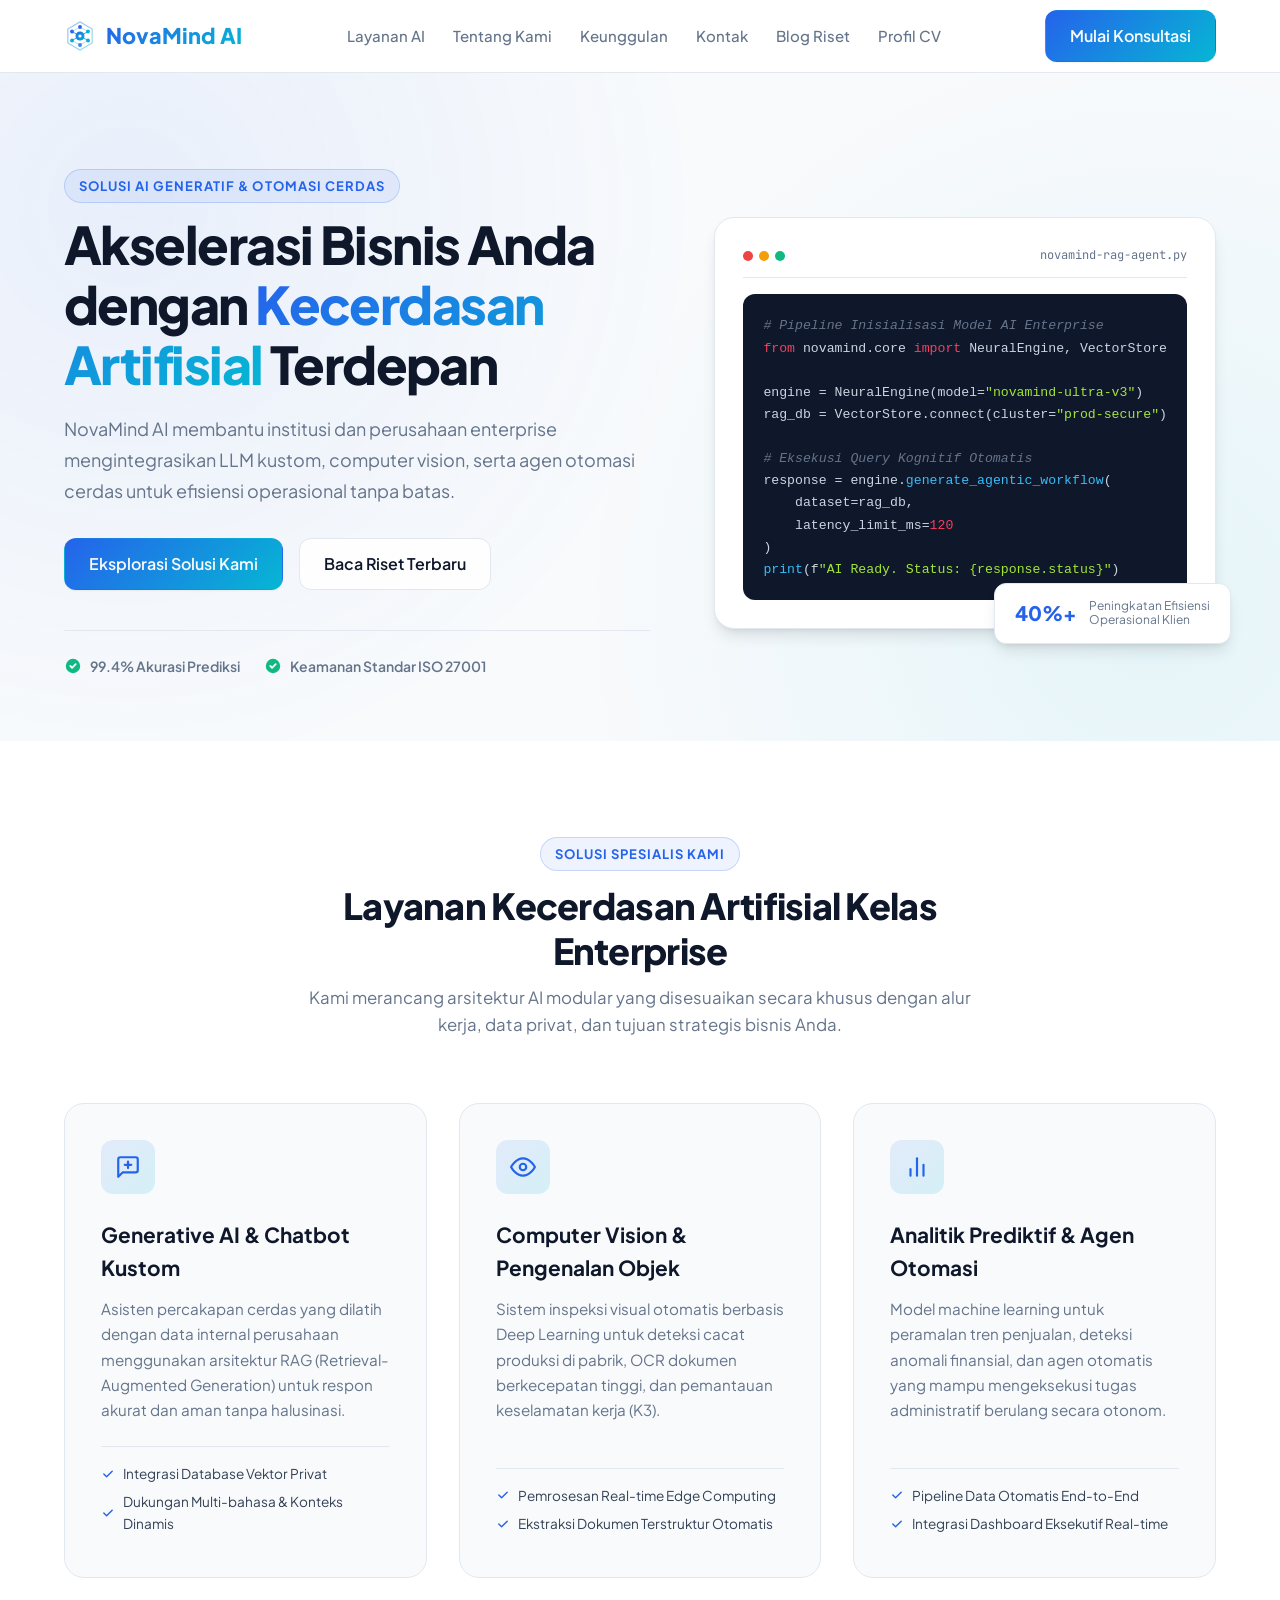
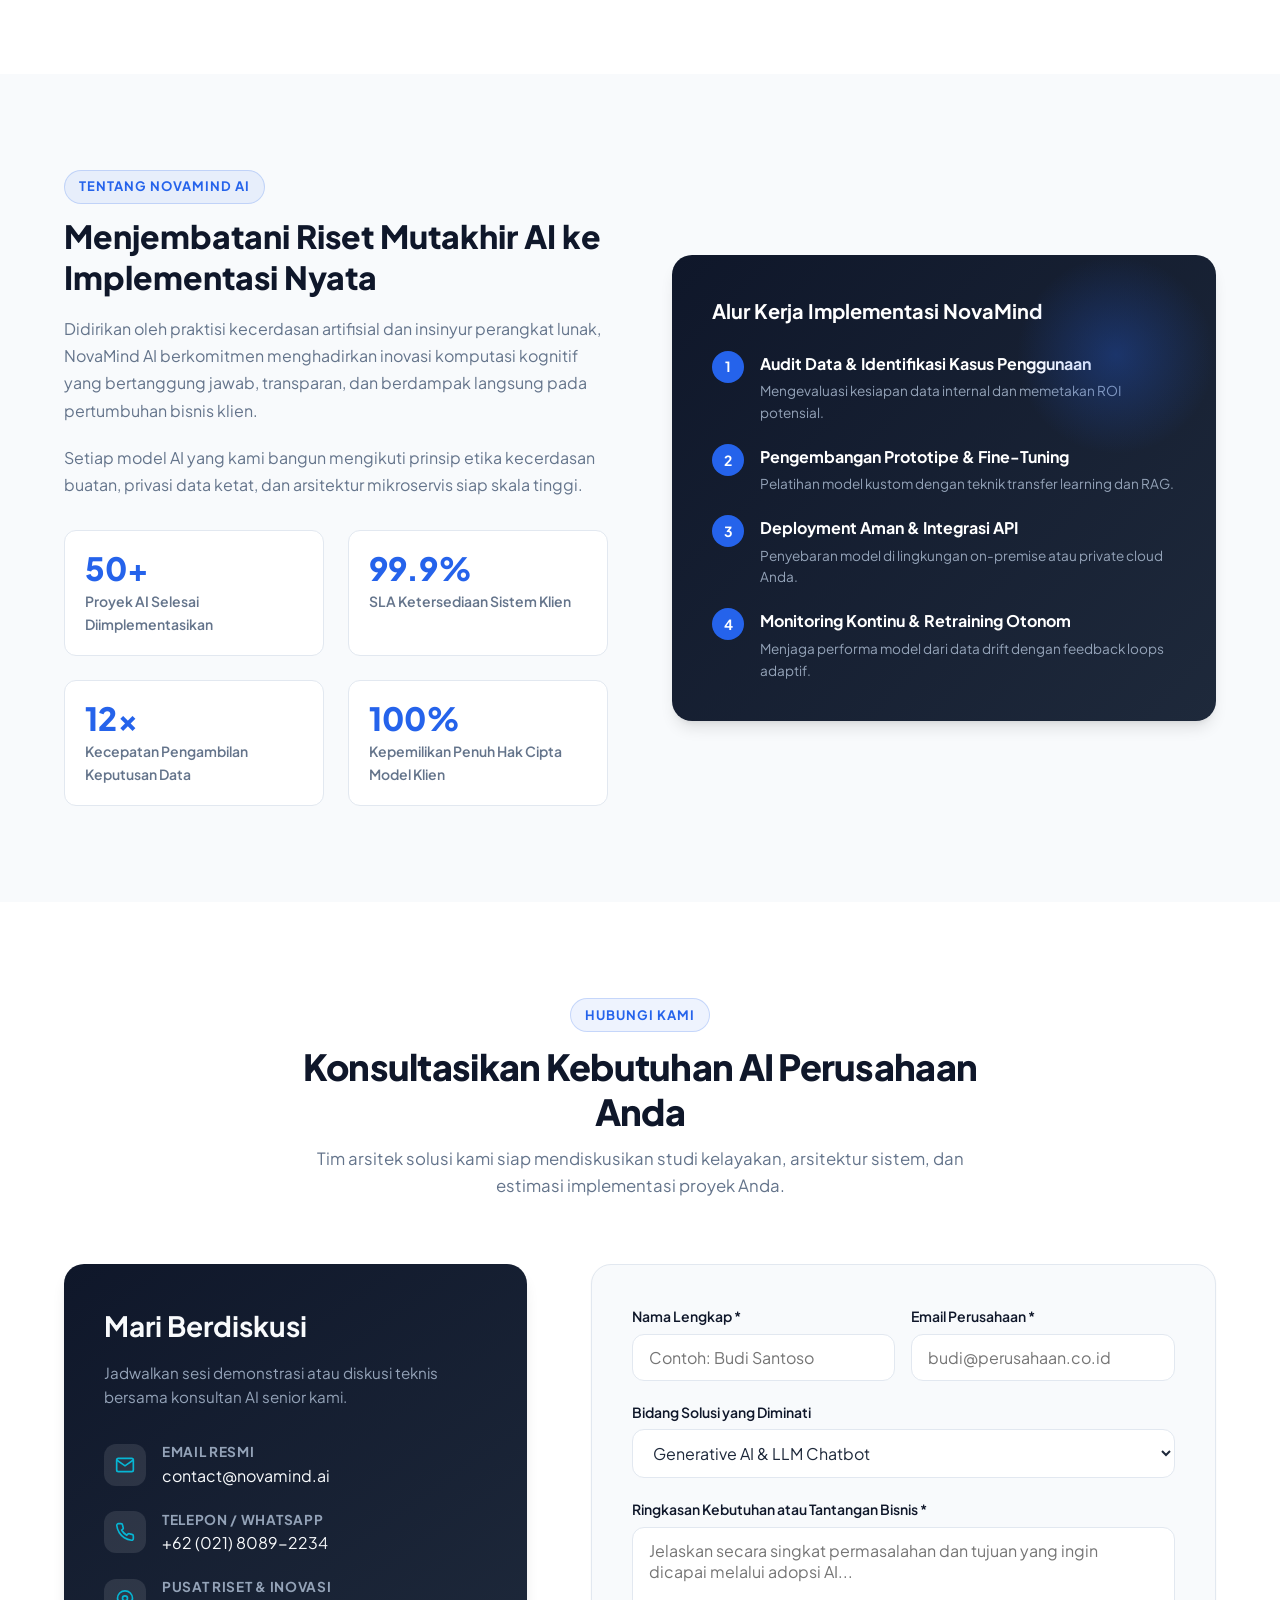
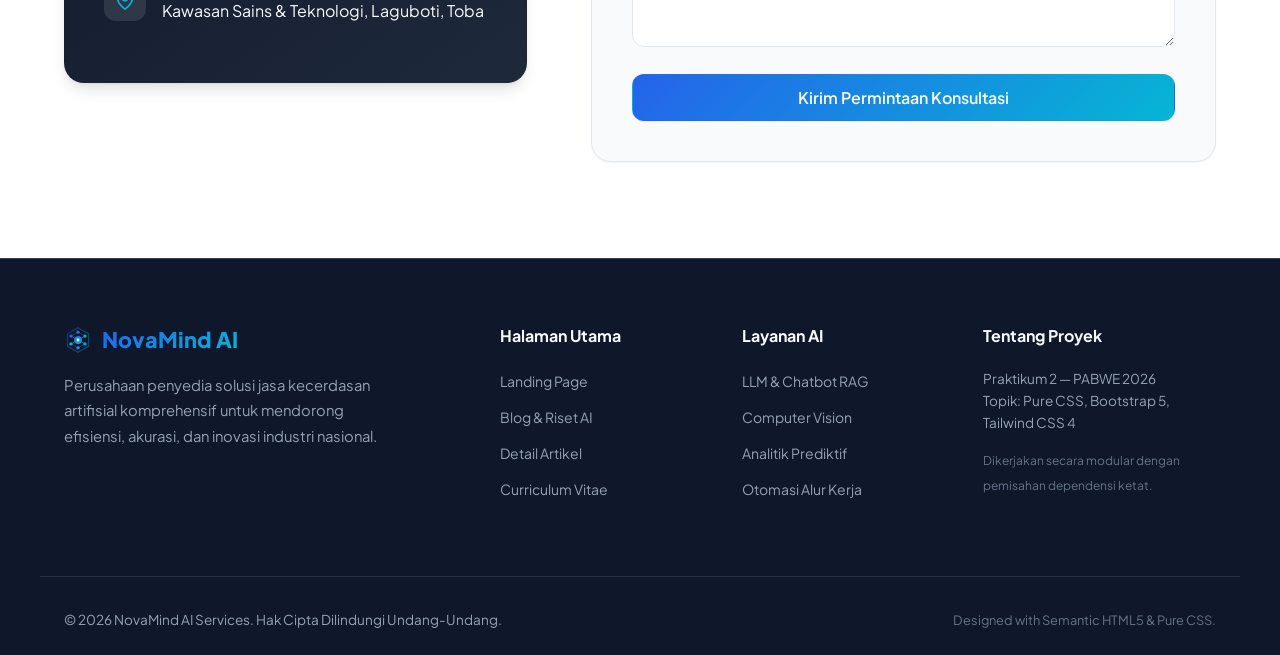
==== index.html @ 445aaea9 "new" ====
<!DOCTYPE html>
<html lang="id">
<head>
  <meta charset="UTF-8">
  <meta name="viewport" content="width=device-width, initial-scale=1.0">
  <title>NovaMind AI — Solusi Kecerdasan Artifisial & Otomasi Enterprise</title>
  
  <!-- Google Fonts: Plus Jakarta Sans & JetBrains Mono -->
  <link rel="preconnect" href="https://fonts.googleapis.com">
  <link rel="preconnect" href="https://fonts.gstatic.com" crossorigin>
  <link href="https://fonts.googleapis.com/css2?family=JetBrains+Mono:wght@400;600&family=Plus+Jakarta+Sans:wght@400;500;600;700;800&display=swap" rel="stylesheet">
  
  <!-- External Pure CSS (Tanpa Framework Sesuai Ketentuan Spesifikasi) -->
  <link rel="stylesheet" href="assets/css/style.css">
</head>
<body>

  <!-- ==========================================
       HEADER & NAVIGATION BAR
       ========================================== -->
  <header class="site-header">
    <div class="container navbar">
      <!-- Brand Logo & Nama Perusahaan -->
      <a href="index.html" class="brand-logo" aria-label="NovaMind AI Home">
        <img src="assets/img/logo.svg" alt="NovaMind AI Logo" width="32" height="32">
        <span>NovaMind AI</span>
      </a>

      <!-- Menu Navigasi Utama -->
      <nav aria-label="Navigasi Utama">
        <ul class="nav-links" id="primaryNav">
          <li><a href="#layanan" class="nav-item">Layanan AI</a></li>
          <li><a href="#tentang" class="nav-item">Tentang Kami</a></li>
          <li><a href="#keunggulan" class="nav-item">Keunggulan</a></li>
          <li><a href="#kontak" class="nav-item">Kontak</a></li>
          <!-- Navigasi Lintas Halaman Sesuai Spesifikasi -->
          <li><a href="blog.html" class="nav-item">Blog Riset</a></li>
          <li><a href="cv.html" class="nav-item">Profil CV</a></li>
        </ul>
      </nav>

      <!-- Tombol CTA Header & Hamburger Mobile -->
      <div class="nav-actions">
        <a href="#kontak" class="btn btn-primary">Mulai Konsultasi</a>
        <button class="nav-toggle" id="navToggleBtn" aria-label="Buka Menu Navigasi" aria-expanded="false">
          <svg width="24" height="24" viewBox="0 0 24 24" fill="none" stroke="currentColor" stroke-width="2" stroke-linecap="round" stroke-linejoin="round">
            <line x1="3" y1="12" x2="21" y2="12"></line>
            <line x1="3" y1="6" x2="21" y2="6"></line>
            <line x1="3" y1="18" x2="21" y2="18"></line>
          </svg>
        </button>
      </div>
    </div>
  </header>

  <!-- ==========================================
       MAIN CONTENT
       ========================================== -->
  <main>
    
    <!-- 1. HERO SECTION -->
    <section class="hero-section" id="beranda">
      <div class="container hero-grid">
        <div class="hero-content">
          <span class="section-badge">Solusi AI Generatif & Otomasi Cerdas</span>
          <h1 class="hero-title">Akselerasi Bisnis Anda dengan <span class="gradient-text">Kecerdasan Artifisial</span> Terdepan</h1>
          <p class="hero-description">
            NovaMind AI membantu institusi dan perusahaan enterprise mengintegrasikan LLM kustom, computer vision, serta agen otomasi cerdas untuk efisiensi operasional tanpa batas.
          </p>
          <div class="hero-cta">
            <a href="#layanan" class="btn btn-primary">Eksplorasi Solusi Kami</a>
            <a href="blog.html" class="btn btn-secondary">Baca Riset Terbaru</a>
          </div>
          <div class="hero-trust">
            <div class="trust-item">
              <svg viewBox="0 0 20 20" fill="currentColor">
                <path fill-rule="evenodd" d="M10 18a8 8 0 100-16 8 8 0 000 16zm3.707-9.293a1 1 0 00-1.414-1.414L9 10.586 7.707 9.293a1 1 0 00-1.414 1.414l2 2a1 1 0 001.414 0l4-4z" clip-rule="evenodd"/>
              </svg>
              <span>99.4% Akurasi Prediksi</span>
            </div>
            <div class="trust-item">
              <svg viewBox="0 0 20 20" fill="currentColor">
                <path fill-rule="evenodd" d="M10 18a8 8 0 100-16 8 8 0 000 16zm3.707-9.293a1 1 0 00-1.414-1.414L9 10.586 7.707 9.293a1 1 0 00-1.414 1.414l2 2a1 1 0 001.414 0l4-4z" clip-rule="evenodd"/>
              </svg>
              <span>Keamanan Standar ISO 27001</span>
            </div>
          </div>
        </div>

        <div class="hero-visual">
          <div class="visual-card-main">
            <div style="display: flex; align-items: center; justify-content: space-between; border-bottom: 1px solid var(--color-border); padding-bottom: 0.75rem;">
              <div style="display: flex; gap: 0.35rem;">
                <span style="width: 10px; height: 10px; border-radius: 50%; background: #ef4444; display: inline-block;"></span>
                <span style="width: 10px; height: 10px; border-radius: 50%; background: #f59e0b; display: inline-block;"></span>
                <span style="width: 10px; height: 10px; border-radius: 50%; background: #10b981; display: inline-block;"></span>
              </div>
              <span style="font-size: 0.75rem; color: var(--color-text-muted); font-family: var(--font-family-mono);">novamind-rag-agent.py</span>
            </div>
            <pre class="ai-code-preview"><code><span class="code-comment"># Pipeline Inisialisasi Model AI Enterprise</span>
<span class="code-keyword">from</span> novamind.core <span class="code-keyword">import</span> NeuralEngine, VectorStore

engine = NeuralEngine(model=<span class="code-str">"novamind-ultra-v3"</span>)
rag_db = VectorStore.connect(cluster=<span class="code-str">"prod-secure"</span>)

<span class="code-comment"># Eksekusi Query Kognitif Otomatis</span>
response = engine.<span class="code-fn">generate_agentic_workflow</span>(
    dataset=rag_db,
    latency_limit_ms=<span class="code-keyword">120</span>
)
<span class="code-fn">print</span>(f<span class="code-str">"AI Ready. Status: {response.status}"</span>)</code></pre>
          </div>
          <div class="floating-badge">
            <span class="badge-stat">40%+</span>
            <span class="badge-label">Peningkatan Efisiensi<br>Operasional Klien</span>
          </div>
        </div>
      </div>
    </section>

    <!-- 2. LAYANAN AI (SERVICES) -->
    <section class="services-section" id="layanan">
      <div class="container">
        <div class="section-header">
          <span class="section-badge">Solusi Spesialis Kami</span>
          <h2 class="section-title">Layanan Kecerdasan Artifisial Kelas Enterprise</h2>
          <p class="section-desc">Kami merancang arsitektur AI modular yang disesuaikan secara khusus dengan alur kerja, data privat, dan tujuan strategis bisnis Anda.</p>
        </div>

        <div class="services-grid">
          <!-- Card 1: Generative AI & LLM -->
          <article class="service-card">
            <div class="service-icon-box">
              <svg viewBox="0 0 24 24" fill="none" stroke="currentColor" stroke-width="2" stroke-linecap="round" stroke-linejoin="round">
                <path d="M21 15a2 2 0 0 1-2 2H7l-4 4V5a2 2 0 0 1 2-2h14a2 2 0 0 1 2 2z"></path>
                <line x1="9" y1="10" x2="15" y2="10"></line>
                <line x1="12" y1="7" x2="12" y2="13"></line>
              </svg>
            </div>
            <h3 class="service-title">Generative AI & Chatbot Kustom</h3>
            <p class="service-description">
              Asisten percakapan cerdas yang dilatih dengan data internal perusahaan menggunakan arsitektur RAG (Retrieval-Augmented Generation) untuk respon akurat dan aman tanpa halusinasi.
            </p>
            <div class="service-features">
              <div class="service-feature-item">
                <svg viewBox="0 0 20 20" fill="currentColor"><path fill-rule="evenodd" d="M16.707 5.293a1 1 0 010 1.414l-8 8a1 1 0 01-1.414 0l-4-4a1 1 0 011.414-1.414L8 12.586l7.293-7.293a1 1 0 011.414 0z" clip-rule="evenodd"/></svg>
                <span>Integrasi Database Vektor Privat</span>
              </div>
              <div class="service-feature-item">
                <svg viewBox="0 0 20 20" fill="currentColor"><path fill-rule="evenodd" d="M16.707 5.293a1 1 0 010 1.414l-8 8a1 1 0 01-1.414 0l-4-4a1 1 0 011.414-1.414L8 12.586l7.293-7.293a1 1 0 011.414 0z" clip-rule="evenodd"/></svg>
                <span>Dukungan Multi-bahasa & Konteks Dinamis</span>
              </div>
            </div>
          </article>

          <!-- Card 2: Computer Vision -->
          <article class="service-card">
            <div class="service-icon-box">
              <svg viewBox="0 0 24 24" fill="none" stroke="currentColor" stroke-width="2" stroke-linecap="round" stroke-linejoin="round">
                <circle cx="12" cy="12" r="3"></circle>
                <path d="M1 12s4-8 11-8 11 8 11 8-4 8-11 8-11-8-11-8z"></path>
              </svg>
            </div>
            <h3 class="service-title">Computer Vision & Pengenalan Objek</h3>
            <p class="service-description">
              Sistem inspeksi visual otomatis berbasis Deep Learning untuk deteksi cacat produksi di pabrik, OCR dokumen berkecepatan tinggi, dan pemantauan keselamatan kerja (K3).
            </p>
            <div class="service-features">
              <div class="service-feature-item">
                <svg viewBox="0 0 20 20" fill="currentColor"><path fill-rule="evenodd" d="M16.707 5.293a1 1 0 010 1.414l-8 8a1 1 0 01-1.414 0l-4-4a1 1 0 011.414-1.414L8 12.586l7.293-7.293a1 1 0 011.414 0z" clip-rule="evenodd"/></svg>
                <span>Pemrosesan Real-time Edge Computing</span>
              </div>
              <div class="service-feature-item">
                <svg viewBox="0 0 20 20" fill="currentColor"><path fill-rule="evenodd" d="M16.707 5.293a1 1 0 010 1.414l-8 8a1 1 0 01-1.414 0l-4-4a1 1 0 011.414-1.414L8 12.586l7.293-7.293a1 1 0 011.414 0z" clip-rule="evenodd"/></svg>
                <span>Ekstraksi Dokumen Terstruktur Otomatis</span>
              </div>
            </div>
          </article>

          <!-- Card 3: Predictive Analytics & Automation -->
          <article class="service-card">
            <div class="service-icon-box">
              <svg viewBox="0 0 24 24" fill="none" stroke="currentColor" stroke-width="2" stroke-linecap="round" stroke-linejoin="round">
                <line x1="18" y1="20" x2="18" y2="10"></line>
                <line x1="12" y1="20" x2="12" y2="4"></line>
                <line x1="6" y1="20" x2="6" y2="14"></line>
              </svg>
            </div>
            <h3 class="service-title">Analitik Prediktif & Agen Otomasi</h3>
            <p class="service-description">
              Model machine learning untuk peramalan tren penjualan, deteksi anomali finansial, dan agen otomatis yang mampu mengeksekusi tugas administratif berulang secara otonom.
            </p>
            <div class="service-features">
              <div class="service-feature-item">
                <svg viewBox="0 0 20 20" fill="currentColor"><path fill-rule="evenodd" d="M16.707 5.293a1 1 0 010 1.414l-8 8a1 1 0 01-1.414 0l-4-4a1 1 0 011.414-1.414L8 12.586l7.293-7.293a1 1 0 011.414 0z" clip-rule="evenodd"/></svg>
                <span>Pipeline Data Otomatis End-to-End</span>
              </div>
              <div class="service-feature-item">
                <svg viewBox="0 0 20 20" fill="currentColor"><path fill-rule="evenodd" d="M16.707 5.293a1 1 0 010 1.414l-8 8a1 1 0 01-1.414 0l-4-4a1 1 0 011.414-1.414L8 12.586l7.293-7.293a1 1 0 011.414 0z" clip-rule="evenodd"/></svg>
                <span>Integrasi Dashboard Eksekutif Real-time</span>
              </div>
            </div>
          </article>
        </div>
      </div>
    </section>

    <!-- 3. TENTANG KAMI & KEUNGGULAN -->
    <section class="about-section" id="tentang">
      <div class="container about-grid">
        <div class="about-content">
          <span class="section-badge">Tentang NovaMind AI</span>
          <h3>Menjembatani Riset Mutakhir AI ke Implementasi Nyata</h3>
          <p>
            Didirikan oleh praktisi kecerdasan artifisial dan insinyur perangkat lunak, NovaMind AI berkomitmen menghadirkan inovasi komputasi kognitif yang bertanggung jawab, transparan, dan berdampak langsung pada pertumbuhan bisnis klien.
          </p>
          <p>
            Setiap model AI yang kami bangun mengikuti prinsip etika kecerdasan buatan, privasi data ketat, dan arsitektur mikroservis siap skala tinggi.
          </p>

          <div class="stats-grid" id="keunggulan">
            <div class="stat-box">
              <div class="stat-number">50+</div>
              <div class="stat-title">Proyek AI Selesai Diimplementasikan</div>
            </div>
            <div class="stat-box">
              <div class="stat-number">99.9%</div>
              <div class="stat-title">SLA Ketersediaan Sistem Klien</div>
            </div>
            <div class="stat-box">
              <div class="stat-number">12x</div>
              <div class="stat-title">Kecepatan Pengambilan Keputusan Data</div>
            </div>
            <div class="stat-box">
              <div class="stat-number">100%</div>
              <div class="stat-title">Kepemilikan Penuh Hak Cipta Model Klien</div>
            </div>
          </div>
        </div>

        <div class="about-visual">
          <div class="visual-pattern"></div>
          <h4 style="font-size: 1.25rem; font-weight: 700; margin-bottom: 1.5rem;">Alur Kerja Implementasi NovaMind</h4>
          <div class="pipeline-list">
            <div class="pipeline-step">
              <div class="step-num">1</div>
              <div class="step-info">
                <h4>Audit Data & Identifikasi Kasus Penggunaan</h4>
                <p>Mengevaluasi kesiapan data internal dan memetakan ROI potensial.</p>
              </div>
            </div>
            <div class="pipeline-step">
              <div class="step-num">2</div>
              <div class="step-info">
                <h4>Pengembangan Prototipe & Fine-Tuning</h4>
                <p>Pelatihan model kustom dengan teknik transfer learning dan RAG.</p>
              </div>
            </div>
            <div class="pipeline-step">
              <div class="step-num">3</div>
              <div class="step-info">
                <h4>Deployment Aman & Integrasi API</h4>
                <p>Penyebaran model di lingkungan on-premise atau private cloud Anda.</p>
              </div>
            </div>
            <div class="pipeline-step">
              <div class="step-num">4</div>
              <div class="step-info">
                <h4>Monitoring Kontinu & Retraining Otonom</h4>
                <p>Menjaga performa model dari data drift dengan feedback loops adaptif.</p>
              </div>
            </div>
          </div>
        </div>
      </div>
    </section>

    <!-- 4. KONTAK & FORM KONSULTASI -->
    <section class="contact-section" id="kontak">
      <div class="container">
        <div class="section-header">
          <span class="section-badge">Hubungi Kami</span>
          <h2 class="section-title">Konsultasikan Kebutuhan AI Perusahaan Anda</h2>
          <p class="section-desc">Tim arsitek solusi kami siap mendiskusikan studi kelayakan, arsitektur sistem, dan estimasi implementasi proyek Anda.</p>
        </div>

        <div class="contact-grid">
          <!-- Info Kontak -->
          <div class="contact-info-card">
            <h3>Mari Berdiskusi</h3>
            <p>Jadwalkan sesi demonstrasi atau diskusi teknis bersama konsultan AI senior kami.</p>
            
            <div class="info-item">
              <div class="info-icon">
                <svg viewBox="0 0 24 24" fill="none" stroke="currentColor" stroke-width="2"><path d="M4 4h16c1.1 0 2 .9 2 2v12c0 1.1-.9 2-2 2H4c-1.1 0-2-.9-2-2V6c0-1.1.9-2 2-2z"></path><polyline points="22,6 12,13 2,6"></polyline></svg>
              </div>
              <div class="info-text">
                <h4>Email Resmi</h4>
                <p>contact@novamind.ai</p>
              </div>
            </div>

            <div class="info-item">
              <div class="info-icon">
                <svg viewBox="0 0 24 24" fill="none" stroke="currentColor" stroke-width="2"><path d="M22 16.92v3a2 2 0 0 1-2.18 2 19.79 19.79 0 0 1-8.63-3.07 19.5 19.5 0 0 1-6-6 19.79 19.79 0 0 1-3.07-8.67A2 2 0 0 1 4.11 2h3a2 2 0 0 1 2 1.72 12.84 12.84 0 0 0 .7 2.81 2 2 0 0 1-.45 2.11L8.09 9.91a16 16 0 0 0 6 6l1.27-1.27a2 2 0 0 1 2.11-.45 12.84 12.84 0 0 0 2.81.7A2 2 0 0 1 22 16.92z"></path></svg>
              </div>
              <div class="info-text">
                <h4>Telepon / WhatsApp</h4>
                <p>+62 (021) 8089-2234</p>
              </div>
            </div>

            <div class="info-item">
              <div class="info-icon">
                <svg viewBox="0 0 24 24" fill="none" stroke="currentColor" stroke-width="2"><path d="M21 10c0 7-9 13-9 13s-9-6-9-13a9 9 0 0 1 18 0z"></path><circle cx="12" cy="10" r="3"></circle></svg>
              </div>
              <div class="info-text">
                <h4>Pusat Riset & Inovasi</h4>
                <p>Kawasan Sains & Teknologi, Laguboti, Toba</p>
              </div>
            </div>
          </div>

          <!-- Form Kontak -->
          <div class="contact-form-container">
            <form action="#kontak" method="POST" onsubmit="event.preventDefault(); alert('Terima kasih! Pesan Anda telah diterima oleh tim konsultan NovaMind AI.');">
              <div class="form-row">
                <div class="form-group">
                  <label for="name" class="form-label">Nama Lengkap *</label>
                  <input type="text" id="name" name="name" class="form-input" placeholder="Contoh: Budi Santoso" required>
                </div>
                <div class="form-group">
                  <label for="email" class="form-label">Email Perusahaan *</label>
                  <input type="email" id="email" name="email" class="form-input" placeholder="budi@perusahaan.co.id" required>
                </div>
              </div>

              <div class="form-group">
                <label for="serviceType" class="form-label">Bidang Solusi yang Diminati</label>
                <select id="serviceType" name="serviceType" class="form-select">
                  <option value="rag">Generative AI & LLM Chatbot</option>
                  <option value="vision">Computer Vision & OCR Otomatis</option>
                  <option value="analytics">Predictive Analytics & Otomasi Alur Kerja</option>
                  <option value="consulting">Audit Kesiapan Data & Konsultasi AI</option>
                </select>
              </div>

              <div class="form-group">
                <label for="message" class="form-label">Ringkasan Kebutuhan atau Tantangan Bisnis *</label>
                <textarea id="message" name="message" class="form-textarea" placeholder="Jelaskan secara singkat permasalahan dan tujuan yang ingin dicapai melalui adopsi AI..." required></textarea>
              </div>

              <button type="submit" class="btn btn-primary" style="width: 100%;">Kirim Permintaan Konsultasi</button>
            </form>
          </div>
        </div>
      </div>
    </section>

  </main>

  <!-- ==========================================
       FOOTER
       ========================================== -->
  <footer class="site-footer">
    <div class="container footer-grid">
      <!-- Kolom Brand -->
      <div class="footer-brand">
        <a href="index.html" class="brand-logo">
          <img src="assets/img/logo.svg" alt="NovaMind AI" width="28" height="28">
          <span>NovaMind AI</span>
        </a>
        <p>
          Perusahaan penyedia solusi jasa kecerdasan artifisial komprehensif untuk mendorong efisiensi, akurasi, dan inovasi industri nasional.
        </p>
      </div>

      <!-- Kolom Navigasi Cepat -->
      <div class="footer-col">
        <h4>Halaman Utama</h4>
        <ul class="footer-links">
          <li><a href="index.html">Landing Page</a></li>
          <li><a href="blog.html">Blog & Riset AI</a></li>
          <li><a href="blog-detail.html">Detail Artikel</a></li>
          <li><a href="cv.html">Curriculum Vitae</a></li>
        </ul>
      </div>

      <!-- Kolom Solusi -->
      <div class="footer-col">
        <h4>Layanan AI</h4>
        <ul class="footer-links">
          <li><a href="#layanan">LLM & Chatbot RAG</a></li>
          <li><a href="#layanan">Computer Vision</a></li>
          <li><a href="#layanan">Analitik Prediktif</a></li>
          <li><a href="#layanan">Otomasi Alur Kerja</a></li>
        </ul>
      </div>

      <!-- Kolom Informasi Akademik -->
      <div class="footer-col">
        <h4>Tentang Proyek</h4>
        <p style="font-size: 0.85rem; line-height: 1.6; margin-bottom: 0.75rem;">
          Praktikum 2 — PABWE 2026<br>
          Topik: Pure CSS, Bootstrap 5, Tailwind CSS 4
        </p>
        <span style="font-size: 0.75rem; color: #64748b;">Dikerjakan secara modular dengan pemisahan dependensi ketat.</span>
      </div>
    </div>

    <div class="container footer-bottom">
      <p>&copy; 2026 NovaMind AI Services. Hak Cipta Dilindungi Undang-Undang.</p>
      <p style="font-size: 0.8rem; color: #64748b;">Designed with Semantic HTML5 & Pure CSS.</p>
    </div>
  </footer>

  <!-- Script Ringan Navigasi Mobile -->
  <script>
    const navBtn = document.getElementById('navToggleBtn');
    const navList = document.getElementById('primaryNav');
    if (navBtn && navList) {
      navBtn.addEventListener('click', () => {
        const isOpen = navList.classList.toggle('active');
        navBtn.setAttribute('aria-expanded', isOpen);
      });
    }
  </script>
</body>
</html>
---- assets/css/style.css ----
/* ==========================================================================
   NovaMind AI - External Stylesheet (Pure CSS)
   File: assets/css/style.css
   Topik: Praktikum 2 PABWE 2026
   Deskripsi: Styling landing page murni tanpa framework (Zero Bootstrap/Tailwind)
   ========================================================================== */

/* 1. CSS VARIABLES & THEME TOKENS
   -------------------------------------------------------------------------- */
:root {
  --color-primary: #2563eb;
  --color-primary-dark: #1d4ed8;
  --color-primary-light: #60a5fa;
  --color-accent: #06b6d4;
  --color-accent-hover: #0891b2;
  
  --color-dark: #0f172a;
  --color-dark-surface: #1e293b;
  --color-dark-subtle: #334155;
  
  --color-light: #f8fafc;
  --color-light-surface: #ffffff;
  --color-border: #e2e8f0;
  
  --color-text-main: #1e293b;
  --color-text-muted: #64748b;
  --color-text-inverse: #f8fafc;
  
  --font-family-base: 'Plus Jakarta Sans', system-ui, -apple-system, BlinkMacSystemFont, 'Segoe UI', Roboto, Oxygen, Ubuntu, sans-serif;
  --font-family-mono: 'JetBrains Mono', monospace;
  
  --spacing-xs: 0.5rem;
  --spacing-sm: 0.75rem;
  --spacing-md: 1.5rem;
  --spacing-lg: 2.5rem;
  --spacing-xl: 4rem;
  --spacing-2xl: 6rem;
  
  --radius-sm: 0.375rem;
  --radius-md: 0.75rem;
  --radius-lg: 1.25rem;
  --radius-full: 9999px;
  
  --shadow-sm: 0 1px 2px 0 rgba(0, 0, 0, 0.05);
  --shadow-md: 0 4px 6px -1px rgba(0, 0, 0, 0.1), 0 2px 4px -2px rgba(0, 0, 0, 0.1);
  --shadow-lg: 0 10px 15px -3px rgba(0, 0, 0, 0.1), 0 4px 6px -4px rgba(0, 0, 0, 0.1);
  --shadow-glow: 0 0 25px rgba(37, 99, 235, 0.25);
  
  --transition-fast: 0.2s ease;
  --transition-base: 0.3s cubic-bezier(0.4, 0, 0.2, 1);
}

/* 2. BASE RESETS & TYPOGRAPHY
   -------------------------------------------------------------------------- */
*, *::before, *::after {
  box-sizing: border-box;
  margin: 0;
  padding: 0;
}

html {
  scroll-behavior: smooth;
  font-size: 16px;
}

body {
  font-family: var(--font-family-base);
  color: var(--color-text-main);
  background-color: var(--color-light);
  line-height: 1.6;
  -webkit-font-smoothing: antialiased;
}

img {
  max-width: 100%;
  height: auto;
  display: block;
}

a {
  color: inherit;
  text-decoration: none;
  transition: color var(--transition-fast);
}

ul, ol {
  list-style: none;
}

button, input, textarea, select {
  font-family: inherit;
  font-size: inherit;
}

.container {
  width: 100%;
  max-width: 1200px;
  margin-inline: auto;
  padding-inline: 1.5rem;
}

/* 3. BUTTONS & UI COMPONENTS
   -------------------------------------------------------------------------- */
.btn {
  display: inline-flex;
  align-items: center;
  justify-content: center;
  gap: 0.5rem;
  padding: 0.75rem 1.5rem;
  font-weight: 600;
  border-radius: var(--radius-md);
  border: 1px solid transparent;
  cursor: pointer;
  transition: all var(--transition-base);
  text-align: center;
}

.btn-primary {
  background: linear-gradient(135deg, var(--color-primary), var(--color-accent));
  color: var(--color-text-inverse);
  box-shadow: var(--shadow-sm);
}

.btn-primary:hover {
  transform: translateY(-2px);
  box-shadow: var(--shadow-glow);
  filter: brightness(1.08);
}

.btn-secondary {
  background: rgba(255, 255, 255, 0.9);
  color: var(--color-dark);
  border: 1px solid var(--color-border);
}

.btn-secondary:hover {
  background: var(--color-light);
  border-color: var(--color-primary-light);
  transform: translateY(-2px);
}

.btn-outline {
  background: transparent;
  color: var(--color-primary);
  border: 1.5px solid var(--color-primary);
}

.btn-outline:hover {
  background: var(--color-primary);
  color: var(--color-text-inverse);
}

.section-badge {
  display: inline-block;
  font-size: 0.8125rem;
  font-weight: 700;
  text-transform: uppercase;
  letter-spacing: 0.08em;
  color: var(--color-primary);
  background: rgba(37, 99, 235, 0.08);
  padding: 0.35rem 0.85rem;
  border-radius: var(--radius-full);
  margin-bottom: 0.75rem;
  border: 1px solid rgba(37, 99, 235, 0.2);
}

.section-header {
  text-align: center;
  max-width: 680px;
  margin-inline: auto;
  margin-bottom: var(--spacing-xl);
}

.section-title {
  font-size: 2.25rem;
  font-weight: 800;
  letter-spacing: -0.02em;
  color: var(--color-dark);
  line-height: 1.25;
  margin-bottom: 0.75rem;
}

.section-desc {
  font-size: 1.05rem;
  color: var(--color-text-muted);
}

/* 4. HEADER & NAVIGATION BAR
   -------------------------------------------------------------------------- */
.site-header {
  position: sticky;
  top: 0;
  z-index: 100;
  background: rgba(255, 255, 255, 0.92);
  backdrop-filter: blur(12px);
  -webkit-backdrop-filter: blur(12px);
  border-bottom: 1px solid var(--color-border);
  transition: background var(--transition-fast);
}

.navbar {
  display: flex;
  align-items: center;
  justify-content: space-between;
  height: 4.5rem;
}

.brand-logo {
  display: flex;
  align-items: center;
  gap: 0.65rem;
  font-weight: 800;
  font-size: 1.35rem;
  color: var(--color-dark);
}

.brand-logo svg {
  width: 32px;
  height: 32px;
}

.brand-logo span {
  background: linear-gradient(135deg, var(--color-primary), var(--color-accent));
  -webkit-background-clip: text;
  -webkit-text-fill-color: transparent;
}

.nav-links {
  display: flex;
  align-items: center;
  gap: 1.75rem;
}

.nav-item {
  font-size: 0.9375rem;
  font-weight: 500;
  color: var(--color-text-muted);
  position: relative;
  padding-block: 0.25rem;
}

.nav-item:hover,
.nav-item.active {
  color: var(--color-primary);
}

.nav-item::after {
  content: '';
  position: absolute;
  bottom: 0;
  left: 0;
  width: 0%;
  height: 2px;
  background: var(--color-primary);
  transition: width var(--transition-fast);
}

.nav-item:hover::after,
.nav-item.active::after {
  width: 100%;
}

.nav-actions {
  display: flex;
  align-items: center;
  gap: 1rem;
}

.nav-toggle {
  display: none;
  background: none;
  border: none;
  cursor: pointer;
  padding: 0.5rem;
  color: var(--color-dark);
}

/* 5. HERO SECTION
   -------------------------------------------------------------------------- */
.hero-section {
  position: relative;
  padding-block: var(--spacing-2xl) var(--spacing-xl);
  overflow: hidden;
  background: radial-gradient(circle at 10% 20%, rgba(37, 99, 235, 0.07) 0%, transparent 45%),
              radial-gradient(circle at 90% 80%, rgba(6, 182, 212, 0.08) 0%, transparent 45%);
}

.hero-grid {
  display: grid;
  grid-template-columns: 1.15fr 0.85fr;
  align-items: center;
  gap: var(--spacing-xl);
}

.hero-content {
  max-width: 600px;
}

.hero-title {
  font-size: 3.25rem;
  font-weight: 800;
  line-height: 1.15;
  letter-spacing: -0.03em;
  color: var(--color-dark);
  margin-bottom: 1.25rem;
}

.hero-title .gradient-text {
  background: linear-gradient(135deg, var(--color-primary), var(--color-accent));
  -webkit-background-clip: text;
  -webkit-text-fill-color: transparent;
}

.hero-description {
  font-size: 1.125rem;
  color: var(--color-text-muted);
  margin-bottom: 2rem;
  line-height: 1.7;
}

.hero-cta {
  display: flex;
  align-items: center;
  gap: 1rem;
  flex-wrap: wrap;
  margin-bottom: 2.5rem;
}

.hero-trust {
  display: flex;
  align-items: center;
  gap: 1.5rem;
  padding-top: 1.5rem;
  border-top: 1px solid var(--color-border);
}

.trust-item {
  display: flex;
  align-items: center;
  gap: 0.5rem;
  font-size: 0.875rem;
  font-weight: 600;
  color: var(--color-text-muted);
}

.trust-item svg {
  color: #10b981;
  width: 18px;
  height: 18px;
}

.hero-visual {
  position: relative;
}

.visual-card-main {
  background: var(--color-light-surface);
  border: 1px solid var(--color-border);
  border-radius: var(--radius-lg);
  padding: 1.75rem;
  box-shadow: var(--shadow-lg);
  position: relative;
  z-index: 2;
}

.ai-code-preview {
  background: var(--color-dark);
  border-radius: var(--radius-md);
  padding: 1.25rem;
  color: #cbd5e1;
  font-family: var(--font-family-mono);
  font-size: 0.825rem;
  line-height: 1.6;
  margin-top: 1rem;
  overflow-x: auto;
}

.code-keyword { color: #f43f5e; }
.code-fn { color: #38bdf8; }
.code-str { color: #a3e635; }
.code-comment { color: #64748b; font-style: italic; }

.floating-badge {
  position: absolute;
  bottom: -15px;
  right: -15px;
  background: var(--color-light-surface);
  border: 1px solid var(--color-border);
  border-radius: var(--radius-md);
  padding: 0.85rem 1.25rem;
  box-shadow: var(--shadow-lg);
  display: flex;
  align-items: center;
  gap: 0.75rem;
  z-index: 3;
}

.badge-stat {
  font-size: 1.25rem;
  font-weight: 800;
  color: var(--color-primary);
}

.badge-label {
  font-size: 0.75rem;
  color: var(--color-text-muted);
  line-height: 1.2;
}

/* 6. LAYANAN SECTION (SERVICES)
   -------------------------------------------------------------------------- */
.services-section {
  padding-block: var(--spacing-2xl);
  background-color: var(--color-light-surface);
}

.services-grid {
  display: grid;
  grid-template-columns: repeat(3, 1fr);
  gap: 2rem;
}

.service-card {
  background: var(--color-light);
  border: 1px solid var(--color-border);
  border-radius: var(--radius-lg);
  padding: 2.25rem;
  transition: all var(--transition-base);
  display: flex;
  flex-direction: column;
}

.service-card:hover {
  transform: translateY(-6px);
  border-color: var(--color-primary-light);
  box-shadow: var(--shadow-lg);
  background: #ffffff;
}

.service-icon-box {
  width: 54px;
  height: 54px;
  border-radius: var(--radius-md);
  background: linear-gradient(135deg, rgba(37, 99, 235, 0.1), rgba(6, 182, 212, 0.15));
  display: flex;
  align-items: center;
  justify-content: center;
  color: var(--color-primary);
  margin-bottom: 1.5rem;
}

.service-icon-box svg {
  width: 26px;
  height: 26px;
}

.service-title {
  font-size: 1.3rem;
  font-weight: 700;
  color: var(--color-dark);
  margin-bottom: 0.75rem;
}

.service-description {
  font-size: 0.95rem;
  color: var(--color-text-muted);
  line-height: 1.65;
  margin-bottom: 1.5rem;
  flex-grow: 1;
}

.service-features {
  border-top: 1px solid var(--color-border);
  padding-top: 1rem;
}

.service-feature-item {
  display: flex;
  align-items: center;
  gap: 0.5rem;
  font-size: 0.85rem;
  color: var(--color-dark-subtle);
  margin-bottom: 0.4rem;
}

.service-feature-item svg {
  color: var(--color-primary);
  width: 14px;
  height: 14px;
  flex-shrink: 0;
}

/* 7. TENTANG & KEUNGGULAN SECTION
   -------------------------------------------------------------------------- */
.about-section {
  padding-block: var(--spacing-2xl);
  background-color: var(--color-light);
}

.about-grid {
  display: grid;
  grid-template-columns: 1fr 1fr;
  align-items: center;
  gap: var(--spacing-xl);
}

.about-content h3 {
  font-size: 2rem;
  font-weight: 800;
  color: var(--color-dark);
  margin-bottom: 1rem;
  line-height: 1.3;
}

.about-content p {
  color: var(--color-text-muted);
  margin-bottom: 1.25rem;
  line-height: 1.7;
}

.stats-grid {
  display: grid;
  grid-template-columns: repeat(2, 1fr);
  gap: 1.5rem;
  margin-top: 2rem;
}

.stat-box {
  background: var(--color-light-surface);
  border: 1px solid var(--color-border);
  border-radius: var(--radius-md);
  padding: 1.25rem;
  text-align: left;
}

.stat-number {
  font-size: 2rem;
  font-weight: 800;
  color: var(--color-primary);
  line-height: 1.1;
  margin-bottom: 0.25rem;
}

.stat-title {
  font-size: 0.875rem;
  color: var(--color-text-muted);
  font-weight: 600;
}

.about-visual {
  background: linear-gradient(135deg, var(--color-dark), var(--color-dark-surface));
  border-radius: var(--radius-lg);
  padding: 2.5rem;
  color: #fff;
  position: relative;
  overflow: hidden;
  box-shadow: var(--shadow-lg);
}

.visual-pattern {
  position: absolute;
  top: 0;
  right: 0;
  width: 200px;
  height: 200px;
  background: radial-gradient(circle, rgba(37, 99, 235, 0.3) 0%, transparent 70%);
  pointer-events: none;
}

.pipeline-list {
  display: flex;
  flex-direction: column;
  gap: 1.25rem;
}

.pipeline-step {
  display: flex;
  gap: 1rem;
  align-items: flex-start;
}

.step-num {
  width: 32px;
  height: 32px;
  border-radius: 50%;
  background: var(--color-primary);
  color: #fff;
  display: flex;
  align-items: center;
  justify-content: center;
  font-weight: 700;
  font-size: 0.875rem;
  flex-shrink: 0;
}

.step-info h4 {
  font-size: 1rem;
  margin-bottom: 0.25rem;
}

.step-info p {
  font-size: 0.85rem;
  color: #94a3b8;
  margin: 0;
}

/* 8. KONTAK & FORM SECTION
   -------------------------------------------------------------------------- */
.contact-section {
  padding-block: var(--spacing-2xl);
  background-color: var(--color-light-surface);
}

.contact-grid {
  display: grid;
  grid-template-columns: 1fr 1.35fr;
  gap: var(--spacing-xl);
  align-items: start;
}

.contact-info-card {
  background: linear-gradient(145deg, var(--color-dark), var(--color-dark-surface));
  border-radius: var(--radius-lg);
  padding: 2.5rem;
  color: var(--color-text-inverse);
  box-shadow: var(--shadow-lg);
}

.contact-info-card h3 {
  font-size: 1.75rem;
  margin-bottom: 0.75rem;
}

.contact-info-card p {
  color: #94a3b8;
  font-size: 0.95rem;
  margin-bottom: 2rem;
}

.info-item {
  display: flex;
  align-items: center;
  gap: 1rem;
  margin-bottom: 1.25rem;
}

.info-icon {
  width: 42px;
  height: 42px;
  border-radius: var(--radius-md);
  background: rgba(255, 255, 255, 0.1);
  display: flex;
  align-items: center;
  justify-content: center;
  color: var(--color-accent);
}

.info-icon svg {
  width: 20px;
  height: 20px;
}

.info-text h4 {
  font-size: 0.85rem;
  color: #94a3b8;
  text-transform: uppercase;
  letter-spacing: 0.05em;
}

.info-text p {
  font-size: 1rem;
  color: #f8fafc;
  margin: 0;
}

.contact-form-container {
  background: var(--color-light);
  border: 1px solid var(--color-border);
  border-radius: var(--radius-lg);
  padding: 2.5rem;
  box-shadow: var(--shadow-sm);
}

.form-group {
  margin-bottom: 1.25rem;
}

.form-row {
  display: grid;
  grid-template-columns: 1fr 1fr;
  gap: 1rem;
}

.form-label {
  display: block;
  font-size: 0.875rem;
  font-weight: 600;
  color: var(--color-dark);
  margin-bottom: 0.4rem;
}

.form-input,
.form-select,
.form-textarea {
  width: 100%;
  padding: 0.75rem 1rem;
  border: 1px solid var(--color-border);
  border-radius: var(--radius-md);
  background: #ffffff;
  color: var(--color-text-main);
  transition: all var(--transition-fast);
}

.form-input:focus,
.form-select:focus,
.form-textarea:focus {
  outline: none;
  border-color: var(--color-primary);
  box-shadow: 0 0 0 3px rgba(37, 99, 235, 0.15);
}

.form-textarea {
  resize: vertical;
  min-height: 120px;
}

/* 9. FOOTER
   -------------------------------------------------------------------------- */
.site-footer {
  background-color: var(--color-dark);
  color: #94a3b8;
  padding-block: var(--spacing-xl) var(--spacing-md);
  border-top: 1px solid var(--color-dark-subtle);
}

.footer-grid {
  display: grid;
  grid-template-columns: 2fr 1fr 1fr 1.2fr;
  gap: 3rem;
  margin-bottom: var(--spacing-xl);
}

.footer-brand .brand-logo {
  color: #f8fafc;
  margin-bottom: 1rem;
}

.footer-brand p {
  font-size: 0.925rem;
  line-height: 1.7;
  max-width: 320px;
}

.footer-col h4 {
  color: #f8fafc;
  font-size: 1rem;
  font-weight: 700;
  margin-bottom: 1.25rem;
}

.footer-links li {
  margin-bottom: 0.65rem;
}

.footer-links a {
  font-size: 0.875rem;
  color: #94a3b8;
}

.footer-links a:hover {
  color: var(--color-primary-light);
  padding-left: 4px;
}

.footer-bottom {
  display: flex;
  align-items: center;
  justify-content: space-between;
  padding-top: 2rem;
  border-top: 1px solid rgba(255, 255, 255, 0.1);
  font-size: 0.85rem;
}

/* 10. RESPONSIVE MEDIA QUERIES
   -------------------------------------------------------------------------- */
@media (max-width: 1024px) {
  .hero-grid {
    grid-template-columns: 1fr;
    text-align: center;
  }
  
  .hero-content {
    max-width: 100%;
    margin-inline: auto;
  }
  
  .hero-cta, .hero-trust {
    justify-content: center;
  }
  
  .services-grid {
    grid-template-columns: repeat(2, 1fr);
  }
  
  .about-grid {
    grid-template-columns: 1fr;
  }
  
  .footer-grid {
    grid-template-columns: repeat(2, 1fr);
    gap: 2rem;
  }
}

@media (max-width: 768px) {
  .nav-links, .nav-actions .btn {
    display: none;
  }
  
  .nav-toggle {
    display: block;
  }
  
  .nav-links.active {
    display: flex;
    flex-direction: column;
    position: absolute;
    top: 100%;
    left: 0;
    right: 0;
    background: #ffffff;
    padding: 1.5rem;
    border-bottom: 1px solid var(--color-border);
    box-shadow: var(--shadow-lg);
    gap: 1rem;
  }
  
  .hero-title {
    font-size: 2.35rem;
  }
  
  .services-grid {
    grid-template-columns: 1fr;
  }
  
  .contact-grid {
    grid-template-columns: 1fr;
  }
  
  .form-row {
    grid-template-columns: 1fr;
  }
  
  .footer-grid {
    grid-template-columns: 1fr;
  }
  
  .footer-bottom {
    flex-direction: column;
    gap: 1rem;
    text-align: center;
  }
}
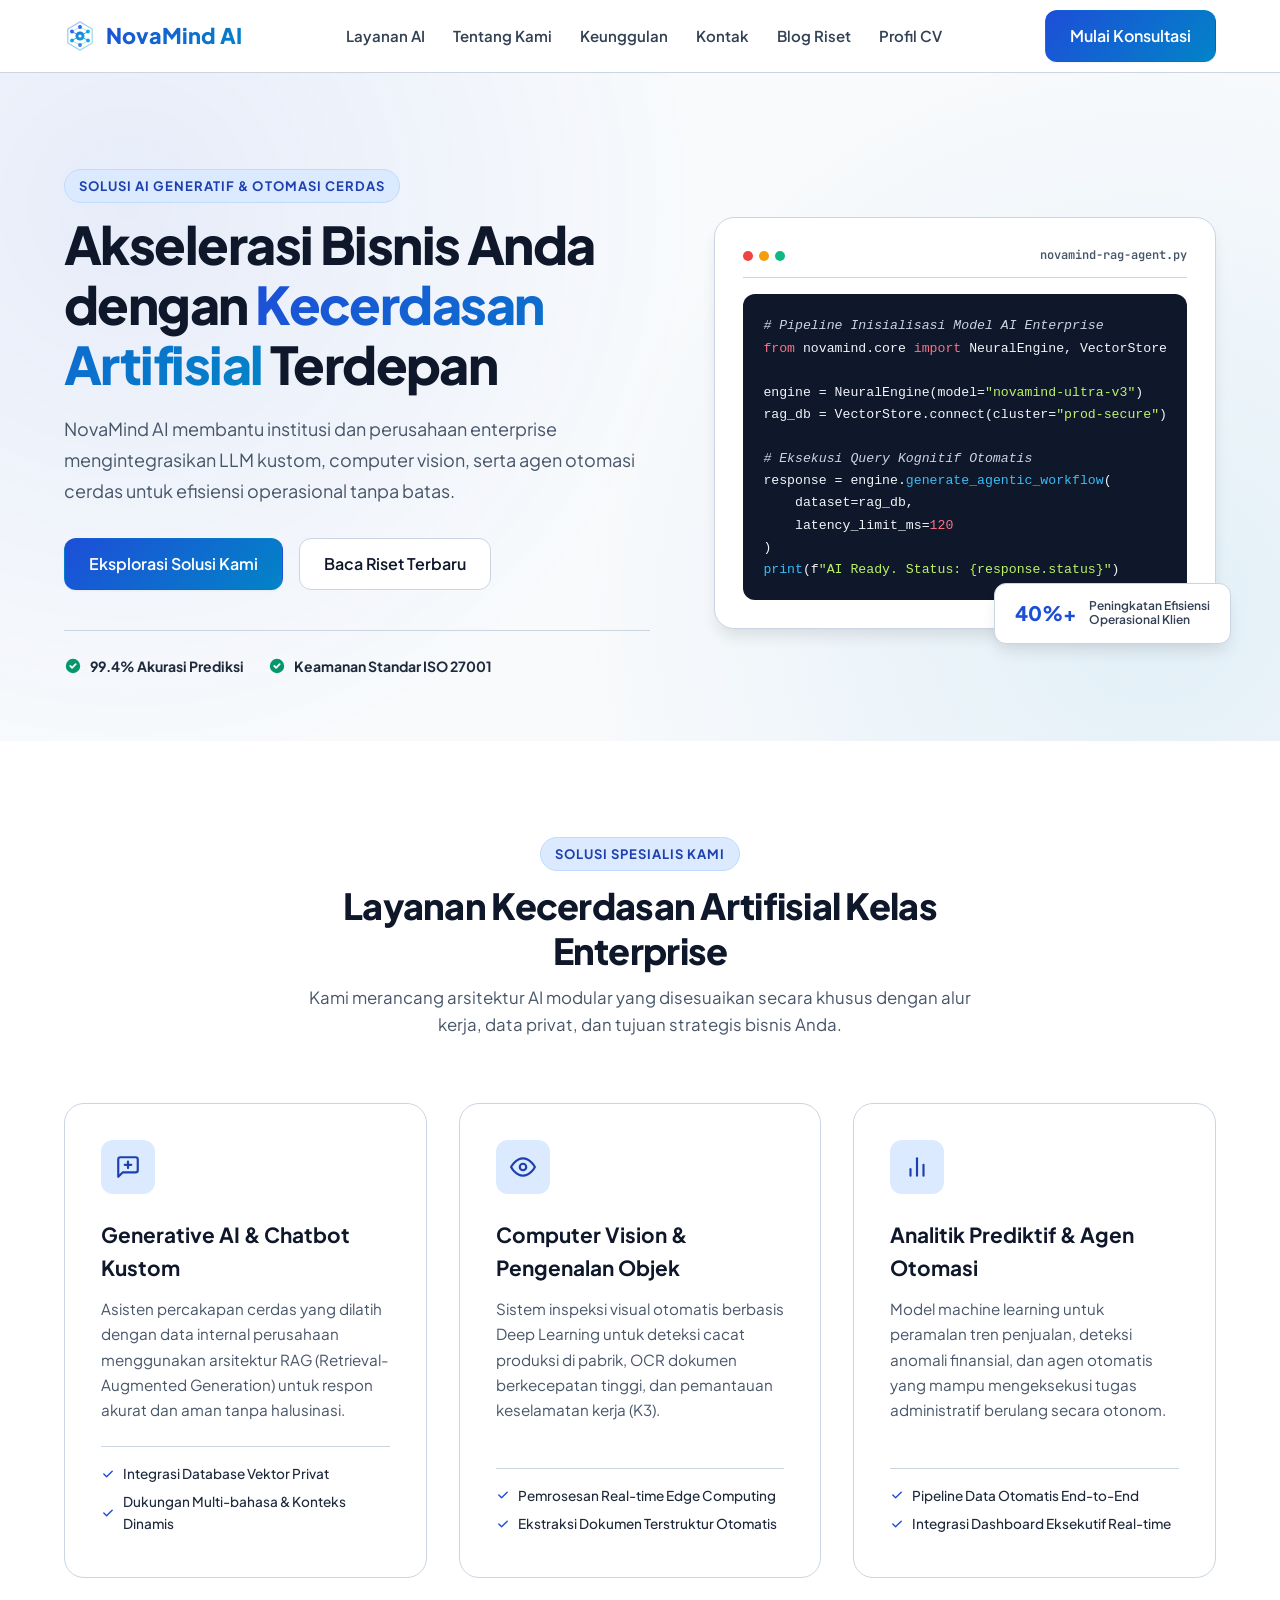
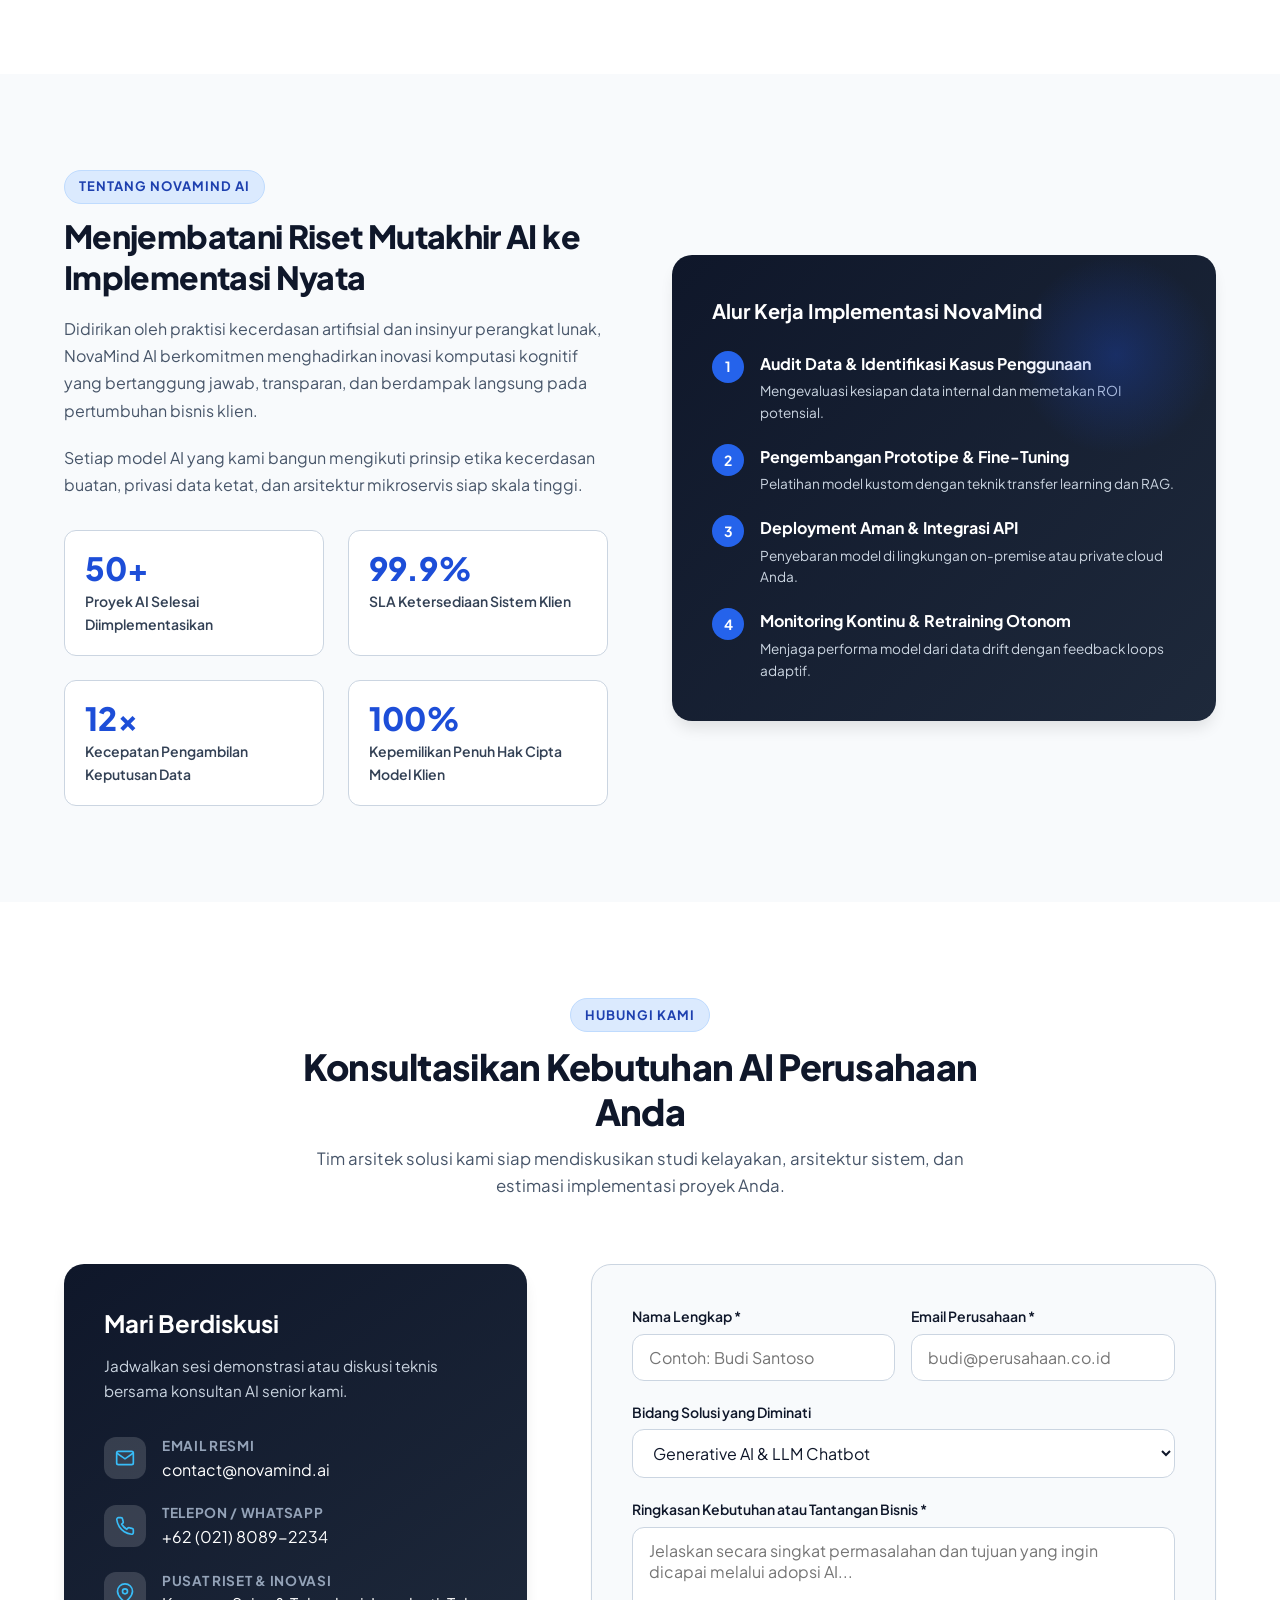
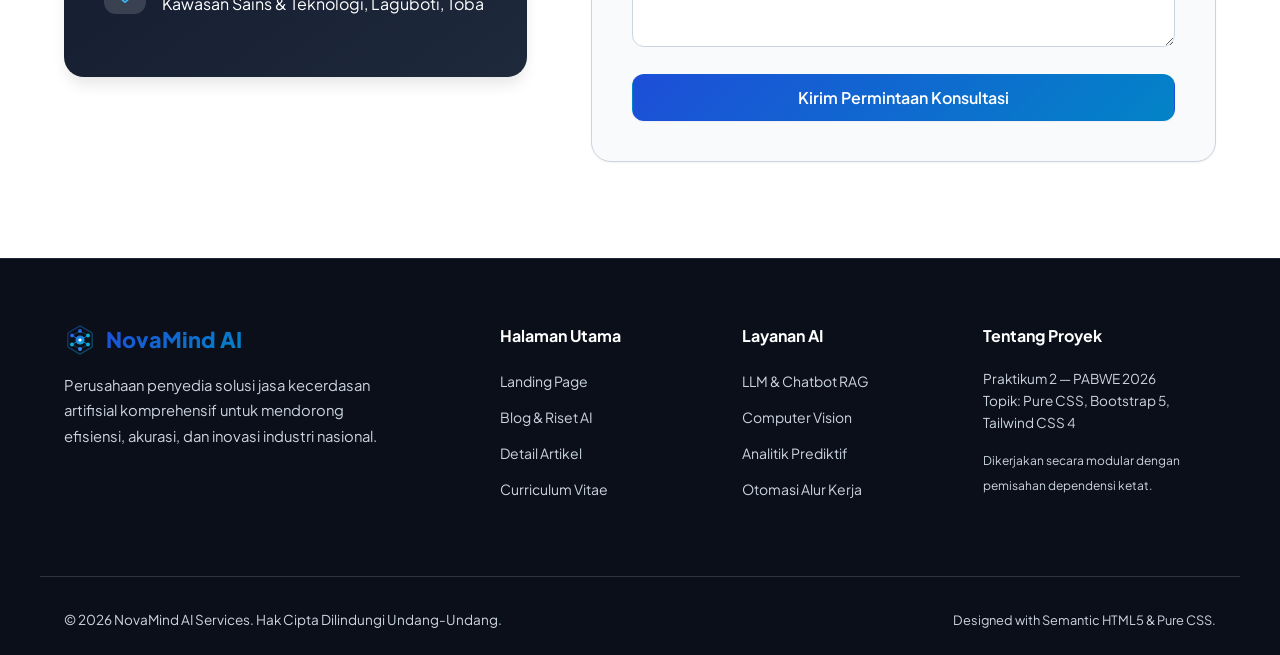
==== commit 80582baf: "gasgas" ====
--- a/index.html
+++ b/index.html
@@ -20,9 +20,9 @@
        ========================================== -->
   <header class="site-header">
     <div class="container navbar">
-      <!-- Brand Logo & Nama Perusahaan -->
-      <a href="index.html" class="brand-logo" aria-label="NovaMind AI Home">
-        <img src="assets/img/logo.svg" alt="NovaMind AI Logo" width="32" height="32">
+      <!-- Brand Logo & Nama Perusahaan (Fix image-redundant-alt dengan alt="" aria-hidden="true") -->
+      <a href="index.html" class="brand-logo" aria-label="NovaMind AI Beranda">
+        <img src="assets/img/logo.svg" alt="" width="32" height="32" aria-hidden="true">
         <span>NovaMind AI</span>
       </a>
 
@@ -43,7 +43,7 @@
       <div class="nav-actions">
         <a href="#kontak" class="btn btn-primary">Mulai Konsultasi</a>
         <button class="nav-toggle" id="navToggleBtn" aria-label="Buka Menu Navigasi" aria-expanded="false">
-          <svg width="24" height="24" viewBox="0 0 24 24" fill="none" stroke="currentColor" stroke-width="2" stroke-linecap="round" stroke-linejoin="round">
+          <svg width="24" height="24" viewBox="0 0 24 24" fill="none" stroke="currentColor" stroke-width="2" stroke-linecap="round" stroke-linejoin="round" aria-hidden="true">
             <line x1="3" y1="12" x2="21" y2="12"></line>
             <line x1="3" y1="6" x2="21" y2="6"></line>
             <line x1="3" y1="18" x2="21" y2="18"></line>
@@ -59,11 +59,11 @@
   <main>
     
     <!-- 1. HERO SECTION -->
-    <section class="hero-section" id="beranda">
+    <section class="hero-section" id="beranda" aria-labelledby="heroHeadline">
       <div class="container hero-grid">
         <div class="hero-content">
           <span class="section-badge">Solusi AI Generatif & Otomasi Cerdas</span>
-          <h1 class="hero-title">Akselerasi Bisnis Anda dengan <span class="gradient-text">Kecerdasan Artifisial</span> Terdepan</h1>
+          <h1 class="hero-title" id="heroHeadline">Akselerasi Bisnis Anda dengan <span class="gradient-text">Kecerdasan Artifisial</span> Terdepan</h1>
           <p class="hero-description">
             NovaMind AI membantu institusi dan perusahaan enterprise mengintegrasikan LLM kustom, computer vision, serta agen otomasi cerdas untuk efisiensi operasional tanpa batas.
           </p>
@@ -73,13 +73,13 @@
           </div>
           <div class="hero-trust">
             <div class="trust-item">
-              <svg viewBox="0 0 20 20" fill="currentColor">
+              <svg viewBox="0 0 20 20" fill="currentColor" aria-hidden="true">
                 <path fill-rule="evenodd" d="M10 18a8 8 0 100-16 8 8 0 000 16zm3.707-9.293a1 1 0 00-1.414-1.414L9 10.586 7.707 9.293a1 1 0 00-1.414 1.414l2 2a1 1 0 001.414 0l4-4z" clip-rule="evenodd"/>
               </svg>
               <span>99.4% Akurasi Prediksi</span>
             </div>
             <div class="trust-item">
-              <svg viewBox="0 0 20 20" fill="currentColor">
+              <svg viewBox="0 0 20 20" fill="currentColor" aria-hidden="true">
                 <path fill-rule="evenodd" d="M10 18a8 8 0 100-16 8 8 0 000 16zm3.707-9.293a1 1 0 00-1.414-1.414L9 10.586 7.707 9.293a1 1 0 00-1.414 1.414l2 2a1 1 0 001.414 0l4-4z" clip-rule="evenodd"/>
               </svg>
               <span>Keamanan Standar ISO 27001</span>
@@ -95,7 +95,7 @@
                 <span style="width: 10px; height: 10px; border-radius: 50%; background: #f59e0b; display: inline-block;"></span>
                 <span style="width: 10px; height: 10px; border-radius: 50%; background: #10b981; display: inline-block;"></span>
               </div>
-              <span style="font-size: 0.75rem; color: var(--color-text-muted); font-family: var(--font-family-mono);">novamind-rag-agent.py</span>
+              <span style="font-size: 0.75rem; color: #475569; font-family: var(--font-family-mono); font-weight: 600;">novamind-rag-agent.py</span>
             </div>
             <pre class="ai-code-preview"><code><span class="code-comment"># Pipeline Inisialisasi Model AI Enterprise</span>
 <span class="code-keyword">from</span> novamind.core <span class="code-keyword">import</span> NeuralEngine, VectorStore
@@ -119,11 +119,11 @@
     </section>
 
     <!-- 2. LAYANAN AI (SERVICES) -->
-    <section class="services-section" id="layanan">
+    <section class="services-section" id="layanan" aria-labelledby="servicesTitle">
       <div class="container">
         <div class="section-header">
           <span class="section-badge">Solusi Spesialis Kami</span>
-          <h2 class="section-title">Layanan Kecerdasan Artifisial Kelas Enterprise</h2>
+          <h2 class="section-title" id="servicesTitle">Layanan Kecerdasan Artifisial Kelas Enterprise</h2>
           <p class="section-desc">Kami merancang arsitektur AI modular yang disesuaikan secara khusus dengan alur kerja, data privat, dan tujuan strategis bisnis Anda.</p>
         </div>
 
@@ -131,7 +131,7 @@
           <!-- Card 1: Generative AI & LLM -->
           <article class="service-card">
             <div class="service-icon-box">
-              <svg viewBox="0 0 24 24" fill="none" stroke="currentColor" stroke-width="2" stroke-linecap="round" stroke-linejoin="round">
+              <svg viewBox="0 0 24 24" fill="none" stroke="currentColor" stroke-width="2" stroke-linecap="round" stroke-linejoin="round" aria-hidden="true">
                 <path d="M21 15a2 2 0 0 1-2 2H7l-4 4V5a2 2 0 0 1 2-2h14a2 2 0 0 1 2 2z"></path>
                 <line x1="9" y1="10" x2="15" y2="10"></line>
                 <line x1="12" y1="7" x2="12" y2="13"></line>
@@ -143,11 +143,11 @@
             </p>
             <div class="service-features">
               <div class="service-feature-item">
-                <svg viewBox="0 0 20 20" fill="currentColor"><path fill-rule="evenodd" d="M16.707 5.293a1 1 0 010 1.414l-8 8a1 1 0 01-1.414 0l-4-4a1 1 0 011.414-1.414L8 12.586l7.293-7.293a1 1 0 011.414 0z" clip-rule="evenodd"/></svg>
+                <svg viewBox="0 0 20 20" fill="currentColor" aria-hidden="true"><path fill-rule="evenodd" d="M16.707 5.293a1 1 0 010 1.414l-8 8a1 1 0 01-1.414 0l-4-4a1 1 0 011.414-1.414L8 12.586l7.293-7.293a1 1 0 011.414 0z" clip-rule="evenodd"/></svg>
                 <span>Integrasi Database Vektor Privat</span>
               </div>
               <div class="service-feature-item">
-                <svg viewBox="0 0 20 20" fill="currentColor"><path fill-rule="evenodd" d="M16.707 5.293a1 1 0 010 1.414l-8 8a1 1 0 01-1.414 0l-4-4a1 1 0 011.414-1.414L8 12.586l7.293-7.293a1 1 0 011.414 0z" clip-rule="evenodd"/></svg>
+                <svg viewBox="0 0 20 20" fill="currentColor" aria-hidden="true"><path fill-rule="evenodd" d="M16.707 5.293a1 1 0 010 1.414l-8 8a1 1 0 01-1.414 0l-4-4a1 1 0 011.414-1.414L8 12.586l7.293-7.293a1 1 0 011.414 0z" clip-rule="evenodd"/></svg>
                 <span>Dukungan Multi-bahasa & Konteks Dinamis</span>
               </div>
             </div>
@@ -156,7 +156,7 @@
           <!-- Card 2: Computer Vision -->
           <article class="service-card">
             <div class="service-icon-box">
-              <svg viewBox="0 0 24 24" fill="none" stroke="currentColor" stroke-width="2" stroke-linecap="round" stroke-linejoin="round">
+              <svg viewBox="0 0 24 24" fill="none" stroke="currentColor" stroke-width="2" stroke-linecap="round" stroke-linejoin="round" aria-hidden="true">
                 <circle cx="12" cy="12" r="3"></circle>
                 <path d="M1 12s4-8 11-8 11 8 11 8-4 8-11 8-11-8-11-8z"></path>
               </svg>
@@ -167,11 +167,11 @@
             </p>
             <div class="service-features">
               <div class="service-feature-item">
-                <svg viewBox="0 0 20 20" fill="currentColor"><path fill-rule="evenodd" d="M16.707 5.293a1 1 0 010 1.414l-8 8a1 1 0 01-1.414 0l-4-4a1 1 0 011.414-1.414L8 12.586l7.293-7.293a1 1 0 011.414 0z" clip-rule="evenodd"/></svg>
+                <svg viewBox="0 0 20 20" fill="currentColor" aria-hidden="true"><path fill-rule="evenodd" d="M16.707 5.293a1 1 0 010 1.414l-8 8a1 1 0 01-1.414 0l-4-4a1 1 0 011.414-1.414L8 12.586l7.293-7.293a1 1 0 011.414 0z" clip-rule="evenodd"/></svg>
                 <span>Pemrosesan Real-time Edge Computing</span>
               </div>
               <div class="service-feature-item">
-                <svg viewBox="0 0 20 20" fill="currentColor"><path fill-rule="evenodd" d="M16.707 5.293a1 1 0 010 1.414l-8 8a1 1 0 01-1.414 0l-4-4a1 1 0 011.414-1.414L8 12.586l7.293-7.293a1 1 0 011.414 0z" clip-rule="evenodd"/></svg>
+                <svg viewBox="0 0 20 20" fill="currentColor" aria-hidden="true"><path fill-rule="evenodd" d="M16.707 5.293a1 1 0 010 1.414l-8 8a1 1 0 01-1.414 0l-4-4a1 1 0 011.414-1.414L8 12.586l7.293-7.293a1 1 0 011.414 0z" clip-rule="evenodd"/></svg>
                 <span>Ekstraksi Dokumen Terstruktur Otomatis</span>
               </div>
             </div>
@@ -180,7 +180,7 @@
           <!-- Card 3: Predictive Analytics & Automation -->
           <article class="service-card">
             <div class="service-icon-box">
-              <svg viewBox="0 0 24 24" fill="none" stroke="currentColor" stroke-width="2" stroke-linecap="round" stroke-linejoin="round">
+              <svg viewBox="0 0 24 24" fill="none" stroke="currentColor" stroke-width="2" stroke-linecap="round" stroke-linejoin="round" aria-hidden="true">
                 <line x1="18" y1="20" x2="18" y2="10"></line>
                 <line x1="12" y1="20" x2="12" y2="4"></line>
                 <line x1="6" y1="20" x2="6" y2="14"></line>
@@ -192,11 +192,11 @@
             </p>
             <div class="service-features">
               <div class="service-feature-item">
-                <svg viewBox="0 0 20 20" fill="currentColor"><path fill-rule="evenodd" d="M16.707 5.293a1 1 0 010 1.414l-8 8a1 1 0 01-1.414 0l-4-4a1 1 0 011.414-1.414L8 12.586l7.293-7.293a1 1 0 011.414 0z" clip-rule="evenodd"/></svg>
+                <svg viewBox="0 0 20 20" fill="currentColor" aria-hidden="true"><path fill-rule="evenodd" d="M16.707 5.293a1 1 0 010 1.414l-8 8a1 1 0 01-1.414 0l-4-4a1 1 0 011.414-1.414L8 12.586l7.293-7.293a1 1 0 011.414 0z" clip-rule="evenodd"/></svg>
                 <span>Pipeline Data Otomatis End-to-End</span>
               </div>
               <div class="service-feature-item">
-                <svg viewBox="0 0 20 20" fill="currentColor"><path fill-rule="evenodd" d="M16.707 5.293a1 1 0 010 1.414l-8 8a1 1 0 01-1.414 0l-4-4a1 1 0 011.414-1.414L8 12.586l7.293-7.293a1 1 0 011.414 0z" clip-rule="evenodd"/></svg>
+                <svg viewBox="0 0 20 20" fill="currentColor" aria-hidden="true"><path fill-rule="evenodd" d="M16.707 5.293a1 1 0 010 1.414l-8 8a1 1 0 01-1.414 0l-4-4a1 1 0 011.414-1.414L8 12.586l7.293-7.293a1 1 0 011.414 0z" clip-rule="evenodd"/></svg>
                 <span>Integrasi Dashboard Eksekutif Real-time</span>
               </div>
             </div>
@@ -205,12 +205,12 @@
       </div>
     </section>
 
-    <!-- 3. TENTANG KAMI & KEUNGGULAN -->
-    <section class="about-section" id="tentang">
+    <!-- 3. TENTANG KAMI & KEUNGGULAN (Heading order h2 -> h3) -->
+    <section class="about-section" id="tentang" aria-labelledby="aboutTitle">
       <div class="container about-grid">
         <div class="about-content">
           <span class="section-badge">Tentang NovaMind AI</span>
-          <h3>Menjembatani Riset Mutakhir AI ke Implementasi Nyata</h3>
+          <h2 class="section-title" id="aboutTitle" style="text-align: left; font-size: 2rem; margin-bottom: 1rem;">Menjembatani Riset Mutakhir AI ke Implementasi Nyata</h2>
           <p>
             Didirikan oleh praktisi kecerdasan artifisial dan insinyur perangkat lunak, NovaMind AI berkomitmen menghadirkan inovasi komputasi kognitif yang bertanggung jawab, transparan, dan berdampak langsung pada pertumbuhan bisnis klien.
           </p>
@@ -240,33 +240,33 @@
 
         <div class="about-visual">
           <div class="visual-pattern"></div>
-          <h4 style="font-size: 1.25rem; font-weight: 700; margin-bottom: 1.5rem;">Alur Kerja Implementasi NovaMind</h4>
+          <h3 style="font-size: 1.25rem; font-weight: 700; margin-bottom: 1.5rem; color: #ffffff;">Alur Kerja Implementasi NovaMind</h3>
           <div class="pipeline-list">
             <div class="pipeline-step">
               <div class="step-num">1</div>
               <div class="step-info">
-                <h4>Audit Data & Identifikasi Kasus Penggunaan</h4>
+                <h3>Audit Data & Identifikasi Kasus Penggunaan</h3>
                 <p>Mengevaluasi kesiapan data internal dan memetakan ROI potensial.</p>
               </div>
             </div>
             <div class="pipeline-step">
               <div class="step-num">2</div>
               <div class="step-info">
-                <h4>Pengembangan Prototipe & Fine-Tuning</h4>
+                <h3>Pengembangan Prototipe & Fine-Tuning</h3>
                 <p>Pelatihan model kustom dengan teknik transfer learning dan RAG.</p>
               </div>
             </div>
             <div class="pipeline-step">
               <div class="step-num">3</div>
               <div class="step-info">
-                <h4>Deployment Aman & Integrasi API</h4>
+                <h3>Deployment Aman & Integrasi API</h3>
                 <p>Penyebaran model di lingkungan on-premise atau private cloud Anda.</p>
               </div>
             </div>
             <div class="pipeline-step">
               <div class="step-num">4</div>
               <div class="step-info">
-                <h4>Monitoring Kontinu & Retraining Otonom</h4>
+                <h3>Monitoring Kontinu & Retraining Otonom</h3>
                 <p>Menjaga performa model dari data drift dengan feedback loops adaptif.</p>
               </div>
             </div>
@@ -276,46 +276,46 @@
     </section>
 
     <!-- 4. KONTAK & FORM KONSULTASI -->
-    <section class="contact-section" id="kontak">
+    <section class="contact-section" id="kontak" aria-labelledby="contactTitle">
       <div class="container">
         <div class="section-header">
           <span class="section-badge">Hubungi Kami</span>
-          <h2 class="section-title">Konsultasikan Kebutuhan AI Perusahaan Anda</h2>
+          <h2 class="section-title" id="contactTitle">Konsultasikan Kebutuhan AI Perusahaan Anda</h2>
           <p class="section-desc">Tim arsitek solusi kami siap mendiskusikan studi kelayakan, arsitektur sistem, dan estimasi implementasi proyek Anda.</p>
         </div>
 
         <div class="contact-grid">
           <!-- Info Kontak -->
           <div class="contact-info-card">
-            <h3>Mari Berdiskusi</h3>
+            <h3 style="font-size: 1.5rem; margin-bottom: 0.75rem; color: #ffffff;">Mari Berdiskusi</h3>
             <p>Jadwalkan sesi demonstrasi atau diskusi teknis bersama konsultan AI senior kami.</p>
             
             <div class="info-item">
               <div class="info-icon">
-                <svg viewBox="0 0 24 24" fill="none" stroke="currentColor" stroke-width="2"><path d="M4 4h16c1.1 0 2 .9 2 2v12c0 1.1-.9 2-2 2H4c-1.1 0-2-.9-2-2V6c0-1.1.9-2 2-2z"></path><polyline points="22,6 12,13 2,6"></polyline></svg>
+                <svg viewBox="0 0 24 24" fill="none" stroke="currentColor" stroke-width="2" aria-hidden="true"><path d="M4 4h16c1.1 0 2 .9 2 2v12c0 1.1-.9 2-2 2H4c-1.1 0-2-.9-2-2V6c0-1.1.9-2 2-2z"></path><polyline points="22,6 12,13 2,6"></polyline></svg>
               </div>
               <div class="info-text">
-                <h4>Email Resmi</h4>
+                <h3>Email Resmi</h3>
                 <p>contact@novamind.ai</p>
               </div>
             </div>
 
             <div class="info-item">
               <div class="info-icon">
-                <svg viewBox="0 0 24 24" fill="none" stroke="currentColor" stroke-width="2"><path d="M22 16.92v3a2 2 0 0 1-2.18 2 19.79 19.79 0 0 1-8.63-3.07 19.5 19.5 0 0 1-6-6 19.79 19.79 0 0 1-3.07-8.67A2 2 0 0 1 4.11 2h3a2 2 0 0 1 2 1.72 12.84 12.84 0 0 0 .7 2.81 2 2 0 0 1-.45 2.11L8.09 9.91a16 16 0 0 0 6 6l1.27-1.27a2 2 0 0 1 2.11-.45 12.84 12.84 0 0 0 2.81.7A2 2 0 0 1 22 16.92z"></path></svg>
+                <svg viewBox="0 0 24 24" fill="none" stroke="currentColor" stroke-width="2" aria-hidden="true"><path d="M22 16.92v3a2 2 0 0 1-2.18 2 19.79 19.79 0 0 1-8.63-3.07 19.5 19.5 0 0 1-6-6 19.79 19.79 0 0 1-3.07-8.67A2 2 0 0 1 4.11 2h3a2 2 0 0 1 2 1.72 12.84 12.84 0 0 0 .7 2.81 2 2 0 0 1-.45 2.11L8.09 9.91a16 16 0 0 0 6 6l1.27-1.27a2 2 0 0 1 2.11-.45 12.84 12.84 0 0 0 2.81.7A2 2 0 0 1 22 16.92z"></path></svg>
               </div>
               <div class="info-text">
-                <h4>Telepon / WhatsApp</h4>
+                <h3>Telepon / WhatsApp</h3>
                 <p>+62 (021) 8089-2234</p>
               </div>
             </div>
 
             <div class="info-item">
               <div class="info-icon">
-                <svg viewBox="0 0 24 24" fill="none" stroke="currentColor" stroke-width="2"><path d="M21 10c0 7-9 13-9 13s-9-6-9-13a9 9 0 0 1 18 0z"></path><circle cx="12" cy="10" r="3"></circle></svg>
+                <svg viewBox="0 0 24 24" fill="none" stroke="currentColor" stroke-width="2" aria-hidden="true"><path d="M21 10c0 7-9 13-9 13s-9-6-9-13a9 9 0 0 1 18 0z"></path><circle cx="12" cy="10" r="3"></circle></svg>
               </div>
               <div class="info-text">
-                <h4>Pusat Riset & Inovasi</h4>
+                <h3>Pusat Riset & Inovasi</h3>
                 <p>Kawasan Sains & Teknologi, Laguboti, Toba</p>
               </div>
             </div>
@@ -360,14 +360,14 @@
   </main>
 
   <!-- ==========================================
-       FOOTER
+       FOOTER (Heading semantics & Kontras WCAG AA)
        ========================================== -->
   <footer class="site-footer">
     <div class="container footer-grid">
       <!-- Kolom Brand -->
       <div class="footer-brand">
-        <a href="index.html" class="brand-logo">
-          <img src="assets/img/logo.svg" alt="NovaMind AI" width="28" height="28">
+        <a href="index.html" class="brand-logo" aria-label="NovaMind AI Beranda">
+          <img src="assets/img/logo.svg" alt="" width="28" height="28" aria-hidden="true">
           <span>NovaMind AI</span>
         </a>
         <p>
@@ -377,7 +377,7 @@
 
       <!-- Kolom Navigasi Cepat -->
       <div class="footer-col">
-        <h4>Halaman Utama</h4>
+        <h2 class="footer-heading">Halaman Utama</h2>
         <ul class="footer-links">
           <li><a href="index.html">Landing Page</a></li>
           <li><a href="blog.html">Blog & Riset AI</a></li>
@@ -388,7 +388,7 @@
 
       <!-- Kolom Solusi -->
       <div class="footer-col">
-        <h4>Layanan AI</h4>
+        <h2 class="footer-heading">Layanan AI</h2>
         <ul class="footer-links">
           <li><a href="#layanan">LLM & Chatbot RAG</a></li>
           <li><a href="#layanan">Computer Vision</a></li>
@@ -399,18 +399,18 @@
 
       <!-- Kolom Informasi Akademik -->
       <div class="footer-col">
-        <h4>Tentang Proyek</h4>
-        <p style="font-size: 0.85rem; line-height: 1.6; margin-bottom: 0.75rem;">
+        <h2 class="footer-heading">Tentang Proyek</h2>
+        <p style="font-size: 0.85rem; line-height: 1.6; margin-bottom: 0.75rem; color: #cbd5e1;">
           Praktikum 2 — PABWE 2026<br>
           Topik: Pure CSS, Bootstrap 5, Tailwind CSS 4
         </p>
-        <span style="font-size: 0.75rem; color: #64748b;">Dikerjakan secara modular dengan pemisahan dependensi ketat.</span>
+        <span style="font-size: 0.75rem; color: #cbd5e1;">Dikerjakan secara modular dengan pemisahan dependensi ketat.</span>
       </div>
     </div>
 
     <div class="container footer-bottom">
       <p>&copy; 2026 NovaMind AI Services. Hak Cipta Dilindungi Undang-Undang.</p>
-      <p style="font-size: 0.8rem; color: #64748b;">Designed with Semantic HTML5 & Pure CSS.</p>
+      <p class="footer-bottom-note">Designed with Semantic HTML5 & Pure CSS.</p>
     </div>
   </footer>
 
--- a/assets/css/style.css
+++ b/assets/css/style.css
@@ -3,16 +3,16 @@
    File: assets/css/style.css
    Topik: Praktikum 2 PABWE 2026
    Deskripsi: Styling landing page murni tanpa framework (Zero Bootstrap/Tailwind)
+   Aksesibilitas: Memenuhi standar WCAG 2 AA (Color Contrast >= 4.5:1)
    ========================================================================== */
 
-/* 1. CSS VARIABLES & THEME TOKENS
-   -------------------------------------------------------------------------- */
+/* 1. CSS VARIABLES & THEME TOKENS */
 :root {
-  --color-primary: #2563eb;
-  --color-primary-dark: #1d4ed8;
-  --color-primary-light: #60a5fa;
-  --color-accent: #06b6d4;
-  --color-accent-hover: #0891b2;
+  --color-primary: #1d4ed8;       /* Diperkuat ke blue-700 untuk kontras WCAG AA */
+  --color-primary-dark: #1e40af;
+  --color-primary-light: #3b82f6;
+  --color-accent: #0284c7;        /* Sky-600 untuk kontras lebih tajam */
+  --color-accent-hover: #0369a1;
   
   --color-dark: #0f172a;
   --color-dark-surface: #1e293b;
@@ -20,13 +20,13 @@
   
   --color-light: #f8fafc;
   --color-light-surface: #ffffff;
-  --color-border: #e2e8f0;
+  --color-border: #cbd5e1;
   
-  --color-text-main: #1e293b;
-  --color-text-muted: #64748b;
+  --color-text-main: #0f172a;     /* Teks utama slate-900 */
+  --color-text-muted: #475569;    /* Teks pendukung slate-600 (kontras 7.1:1 pada putih) */
   --color-text-inverse: #f8fafc;
   
-  --font-family-base: 'Plus Jakarta Sans', system-ui, -apple-system, BlinkMacSystemFont, 'Segoe UI', Roboto, Oxygen, Ubuntu, sans-serif;
+  --font-family-base: 'Plus Jakarta Sans', system-ui, -apple-system, BlinkMacSystemFont, 'Segoe UI', Roboto, sans-serif;
   --font-family-mono: 'JetBrains Mono', monospace;
   
   --spacing-xs: 0.5rem;
@@ -42,16 +42,15 @@
   --radius-full: 9999px;
   
   --shadow-sm: 0 1px 2px 0 rgba(0, 0, 0, 0.05);
-  --shadow-md: 0 4px 6px -1px rgba(0, 0, 0, 0.1), 0 2px 4px -2px rgba(0, 0, 0, 0.1);
-  --shadow-lg: 0 10px 15px -3px rgba(0, 0, 0, 0.1), 0 4px 6px -4px rgba(0, 0, 0, 0.1);
-  --shadow-glow: 0 0 25px rgba(37, 99, 235, 0.25);
+  --shadow-md: 0 4px 6px -1px rgba(0, 0, 0, 0.1);
+  --shadow-lg: 0 10px 15px -3px rgba(0, 0, 0, 0.1);
+  --shadow-glow: 0 0 25px rgba(29, 78, 216, 0.25);
   
   --transition-fast: 0.2s ease;
   --transition-base: 0.3s cubic-bezier(0.4, 0, 0.2, 1);
 }
 
-/* 2. BASE RESETS & TYPOGRAPHY
-   -------------------------------------------------------------------------- */
+/* 2. BASE RESETS & TYPOGRAPHY */
 *, *::before, *::after {
   box-sizing: border-box;
   margin: 0;
@@ -99,8 +98,7 @@
   padding-inline: 1.5rem;
 }
 
-/* 3. BUTTONS & UI COMPONENTS
-   -------------------------------------------------------------------------- */
+/* 3. BUTTONS & UI COMPONENTS */
 .btn {
   display: inline-flex;
   align-items: center;
@@ -117,7 +115,7 @@
 
 .btn-primary {
   background: linear-gradient(135deg, var(--color-primary), var(--color-accent));
-  color: var(--color-text-inverse);
+  color: #ffffff;
   box-shadow: var(--shadow-sm);
 }
 
@@ -128,40 +126,30 @@
 }
 
 .btn-secondary {
-  background: rgba(255, 255, 255, 0.9);
+  background: #ffffff;
   color: var(--color-dark);
-  border: 1px solid var(--color-border);
+  border: 1.5px solid var(--color-border);
 }
 
 .btn-secondary:hover {
   background: var(--color-light);
-  border-color: var(--color-primary-light);
+  border-color: var(--color-primary);
   transform: translateY(-2px);
 }
 
-.btn-outline {
-  background: transparent;
-  color: var(--color-primary);
-  border: 1.5px solid var(--color-primary);
-}
-
-.btn-outline:hover {
-  background: var(--color-primary);
-  color: var(--color-text-inverse);
-}
-
+/* Badge dengan Kontras WCAG AA (>= 4.5:1) */
 .section-badge {
   display: inline-block;
   font-size: 0.8125rem;
   font-weight: 700;
   text-transform: uppercase;
   letter-spacing: 0.08em;
-  color: var(--color-primary);
-  background: rgba(37, 99, 235, 0.08);
+  color: #1e40af;                 /* Blue-800: kontras 7.4:1 pada background biru muda */
+  background: #dbeafe;            /* Blue-100 */
   padding: 0.35rem 0.85rem;
   border-radius: var(--radius-full);
   margin-bottom: 0.75rem;
-  border: 1px solid rgba(37, 99, 235, 0.2);
+  border: 1px solid #bfdbfe;
 }
 
 .section-header {
@@ -185,17 +173,14 @@
   color: var(--color-text-muted);
 }
 
-/* 4. HEADER & NAVIGATION BAR
-   -------------------------------------------------------------------------- */
+/* 4. HEADER & NAVIGATION */
 .site-header {
   position: sticky;
   top: 0;
   z-index: 100;
-  background: rgba(255, 255, 255, 0.92);
+  background: rgba(255, 255, 255, 0.95);
   backdrop-filter: blur(12px);
-  -webkit-backdrop-filter: blur(12px);
   border-bottom: 1px solid var(--color-border);
-  transition: background var(--transition-fast);
 }
 
 .navbar {
@@ -214,7 +199,7 @@
   color: var(--color-dark);
 }
 
-.brand-logo svg {
+.brand-logo svg, .brand-logo img {
   width: 32px;
   height: 32px;
 }
@@ -233,8 +218,8 @@
 
 .nav-item {
   font-size: 0.9375rem;
-  font-weight: 500;
-  color: var(--color-text-muted);
+  font-weight: 600;
+  color: #334155;                 /* Slate-700 kontras 9.1:1 */
   position: relative;
   padding-block: 0.25rem;
 }
@@ -275,14 +260,13 @@
   color: var(--color-dark);
 }
 
-/* 5. HERO SECTION
-   -------------------------------------------------------------------------- */
+/* 5. HERO SECTION */
 .hero-section {
   position: relative;
   padding-block: var(--spacing-2xl) var(--spacing-xl);
   overflow: hidden;
-  background: radial-gradient(circle at 10% 20%, rgba(37, 99, 235, 0.07) 0%, transparent 45%),
-              radial-gradient(circle at 90% 80%, rgba(6, 182, 212, 0.08) 0%, transparent 45%);
+  background: radial-gradient(circle at 10% 20%, rgba(29, 78, 216, 0.08) 0%, transparent 45%),
+              radial-gradient(circle at 90% 80%, rgba(2, 132, 199, 0.09) 0%, transparent 45%);
 }
 
 .hero-grid {
@@ -339,12 +323,12 @@
   align-items: center;
   gap: 0.5rem;
   font-size: 0.875rem;
-  font-weight: 600;
-  color: var(--color-text-muted);
+  font-weight: 700;
+  color: #1e293b;                 /* Kontras tinggi */
 }
 
 .trust-item svg {
-  color: #10b981;
+  color: #059669;                 /* Emerald-600 */
   width: 18px;
   height: 18px;
 }
@@ -367,7 +351,7 @@
   background: var(--color-dark);
   border-radius: var(--radius-md);
   padding: 1.25rem;
-  color: #cbd5e1;
+  color: #f1f5f9;
   font-family: var(--font-family-mono);
   font-size: 0.825rem;
   line-height: 1.6;
@@ -375,10 +359,10 @@
   overflow-x: auto;
 }
 
-.code-keyword { color: #f43f5e; }
+.code-keyword { color: #fb7185; }
 .code-fn { color: #38bdf8; }
-.code-str { color: #a3e635; }
-.code-comment { color: #64748b; font-style: italic; }
+.code-str { color: #bef264; }
+.code-comment { color: #cbd5e1; font-style: italic; } /* Diperbaiki dari #64748b ke #cbd5e1 (kontras 8.9:1) */
 
 .floating-badge {
   position: absolute;
@@ -403,12 +387,12 @@
 
 .badge-label {
   font-size: 0.75rem;
-  color: var(--color-text-muted);
+  color: #334155;
+  font-weight: 600;
   line-height: 1.2;
 }
 
-/* 6. LAYANAN SECTION (SERVICES)
-   -------------------------------------------------------------------------- */
+/* 6. LAYANAN SECTION (SERVICES) */
 .services-section {
   padding-block: var(--spacing-2xl);
   background-color: var(--color-light-surface);
@@ -421,7 +405,7 @@
 }
 
 .service-card {
-  background: var(--color-light);
+  background: #ffffff;
   border: 1px solid var(--color-border);
   border-radius: var(--radius-lg);
   padding: 2.25rem;
@@ -432,20 +416,19 @@
 
 .service-card:hover {
   transform: translateY(-6px);
-  border-color: var(--color-primary-light);
+  border-color: var(--color-primary);
   box-shadow: var(--shadow-lg);
-  background: #ffffff;
 }
 
 .service-icon-box {
   width: 54px;
   height: 54px;
   border-radius: var(--radius-md);
-  background: linear-gradient(135deg, rgba(37, 99, 235, 0.1), rgba(6, 182, 212, 0.15));
+  background: #dbeafe;
   display: flex;
   align-items: center;
   justify-content: center;
-  color: var(--color-primary);
+  color: #1e40af;
   margin-bottom: 1.5rem;
 }
 
@@ -479,19 +462,19 @@
   align-items: center;
   gap: 0.5rem;
   font-size: 0.85rem;
-  color: var(--color-dark-subtle);
+  font-weight: 500;
+  color: #1e293b;
   margin-bottom: 0.4rem;
 }
 
 .service-feature-item svg {
-  color: var(--color-primary);
+  color: #1d4ed8;
   width: 14px;
   height: 14px;
   flex-shrink: 0;
 }
 
-/* 7. TENTANG & KEUNGGULAN SECTION
-   -------------------------------------------------------------------------- */
+/* 7. TENTANG & KEUNGGULAN SECTION */
 .about-section {
   padding-block: var(--spacing-2xl);
   background-color: var(--color-light);
@@ -504,7 +487,7 @@
   gap: var(--spacing-xl);
 }
 
-.about-content h3 {
+.about-content h2 {
   font-size: 2rem;
   font-weight: 800;
   color: var(--color-dark);
@@ -543,7 +526,7 @@
 
 .stat-title {
   font-size: 0.875rem;
-  color: var(--color-text-muted);
+  color: #334155;
   font-weight: 600;
 }
 
@@ -551,7 +534,7 @@
   background: linear-gradient(135deg, var(--color-dark), var(--color-dark-surface));
   border-radius: var(--radius-lg);
   padding: 2.5rem;
-  color: #fff;
+  color: #ffffff;
   position: relative;
   overflow: hidden;
   box-shadow: var(--shadow-lg);
@@ -563,7 +546,7 @@
   right: 0;
   width: 200px;
   height: 200px;
-  background: radial-gradient(circle, rgba(37, 99, 235, 0.3) 0%, transparent 70%);
+  background: radial-gradient(circle, rgba(29, 78, 216, 0.3) 0%, transparent 70%);
   pointer-events: none;
 }
 
@@ -583,8 +566,8 @@
   width: 32px;
   height: 32px;
   border-radius: 50%;
-  background: var(--color-primary);
-  color: #fff;
+  background: #2563eb;
+  color: #ffffff;
   display: flex;
   align-items: center;
   justify-content: center;
@@ -593,19 +576,19 @@
   flex-shrink: 0;
 }
 
-.step-info h4 {
+.step-info h3 {
   font-size: 1rem;
+  color: #ffffff;
   margin-bottom: 0.25rem;
 }
 
 .step-info p {
   font-size: 0.85rem;
-  color: #94a3b8;
+  color: #cbd5e1;                 /* Diperbaiki dari #94a3b8 ke #cbd5e1 (kontras tinggi) */
   margin: 0;
 }
 
-/* 8. KONTAK & FORM SECTION
-   -------------------------------------------------------------------------- */
+/* 8. KONTAK & FORM SECTION */
 .contact-section {
   padding-block: var(--spacing-2xl);
   background-color: var(--color-light-surface);
@@ -626,13 +609,13 @@
   box-shadow: var(--shadow-lg);
 }
 
-.contact-info-card h3 {
+.contact-info-card h2 {
   font-size: 1.75rem;
   margin-bottom: 0.75rem;
 }
 
 .contact-info-card p {
-  color: #94a3b8;
+  color: #cbd5e1;                 /* Kontras tinggi pada background gelap */
   font-size: 0.95rem;
   margin-bottom: 2rem;
 }
@@ -648,11 +631,11 @@
   width: 42px;
   height: 42px;
   border-radius: var(--radius-md);
-  background: rgba(255, 255, 255, 0.1);
+  background: rgba(255, 255, 255, 0.15);
   display: flex;
   align-items: center;
   justify-content: center;
-  color: var(--color-accent);
+  color: #38bdf8;
 }
 
 .info-icon svg {
@@ -660,7 +643,7 @@
   height: 20px;
 }
 
-.info-text h4 {
+.info-text h3 {
   font-size: 0.85rem;
   color: #94a3b8;
   text-transform: uppercase;
@@ -669,7 +652,7 @@
 
 .info-text p {
   font-size: 1rem;
-  color: #f8fafc;
+  color: #ffffff;
   margin: 0;
 }
 
@@ -716,7 +699,7 @@
 .form-textarea:focus {
   outline: none;
   border-color: var(--color-primary);
-  box-shadow: 0 0 0 3px rgba(37, 99, 235, 0.15);
+  box-shadow: 0 0 0 3px rgba(29, 78, 216, 0.2);
 }
 
 .form-textarea {
@@ -724,13 +707,12 @@
   min-height: 120px;
 }
 
-/* 9. FOOTER
-   -------------------------------------------------------------------------- */
+/* 9. FOOTER DENGAN KONTRAS TINGGI */
 .site-footer {
-  background-color: var(--color-dark);
-  color: #94a3b8;
+  background-color: #0b0f19;      /* Dark surface */
+  color: #cbd5e1;                 /* Slate-300: kontras 10.5:1 pada latar gelap */
   padding-block: var(--spacing-xl) var(--spacing-md);
-  border-top: 1px solid var(--color-dark-subtle);
+  border-top: 1px solid #1e293b;
 }
 
 .footer-grid {
@@ -741,7 +723,7 @@
 }
 
 .footer-brand .brand-logo {
-  color: #f8fafc;
+  color: #ffffff;
   margin-bottom: 1rem;
 }
 
@@ -749,10 +731,11 @@
   font-size: 0.925rem;
   line-height: 1.7;
   max-width: 320px;
-}
-
-.footer-col h4 {
-  color: #f8fafc;
+  color: #cbd5e1;
+}
+
+.footer-col h2, .footer-col .footer-heading {
+  color: #ffffff;
   font-size: 1rem;
   font-weight: 700;
   margin-bottom: 1.25rem;
@@ -764,11 +747,11 @@
 
 .footer-links a {
   font-size: 0.875rem;
-  color: #94a3b8;
+  color: #cbd5e1;                 /* Diperbaiki dari #94a3b8 ke #cbd5e1 (kontras 10.5:1) */
 }
 
 .footer-links a:hover {
-  color: var(--color-primary-light);
+  color: #60a5fa;
   padding-left: 4px;
 }
 
@@ -777,35 +760,35 @@
   align-items: center;
   justify-content: space-between;
   padding-top: 2rem;
-  border-top: 1px solid rgba(255, 255, 255, 0.1);
+  border-top: 1px solid rgba(255, 255, 255, 0.15);
   font-size: 0.85rem;
-}
-
-/* 10. RESPONSIVE MEDIA QUERIES
-   -------------------------------------------------------------------------- */
+  color: #cbd5e1;
+}
+
+.footer-bottom-note {
+  font-size: 0.8rem;
+  color: #cbd5e1;                 /* Diperbaiki dari #64748b ke #cbd5e1 */
+}
+
+/* 10. RESPONSIVE MEDIA QUERIES */
 @media (max-width: 1024px) {
   .hero-grid {
     grid-template-columns: 1fr;
     text-align: center;
   }
-  
   .hero-content {
     max-width: 100%;
     margin-inline: auto;
   }
-  
   .hero-cta, .hero-trust {
     justify-content: center;
   }
-  
   .services-grid {
     grid-template-columns: repeat(2, 1fr);
   }
-  
   .about-grid {
     grid-template-columns: 1fr;
   }
-  
   .footer-grid {
     grid-template-columns: repeat(2, 1fr);
     gap: 2rem;
@@ -816,11 +799,9 @@
   .nav-links, .nav-actions .btn {
     display: none;
   }
-  
   .nav-toggle {
     display: block;
   }
-  
   .nav-links.active {
     display: flex;
     flex-direction: column;
@@ -834,27 +815,21 @@
     box-shadow: var(--shadow-lg);
     gap: 1rem;
   }
-  
   .hero-title {
     font-size: 2.35rem;
   }
-  
   .services-grid {
     grid-template-columns: 1fr;
   }
-  
   .contact-grid {
     grid-template-columns: 1fr;
   }
-  
   .form-row {
     grid-template-columns: 1fr;
   }
-  
   .footer-grid {
     grid-template-columns: 1fr;
   }
-  
   .footer-bottom {
     flex-direction: column;
     gap: 1rem;
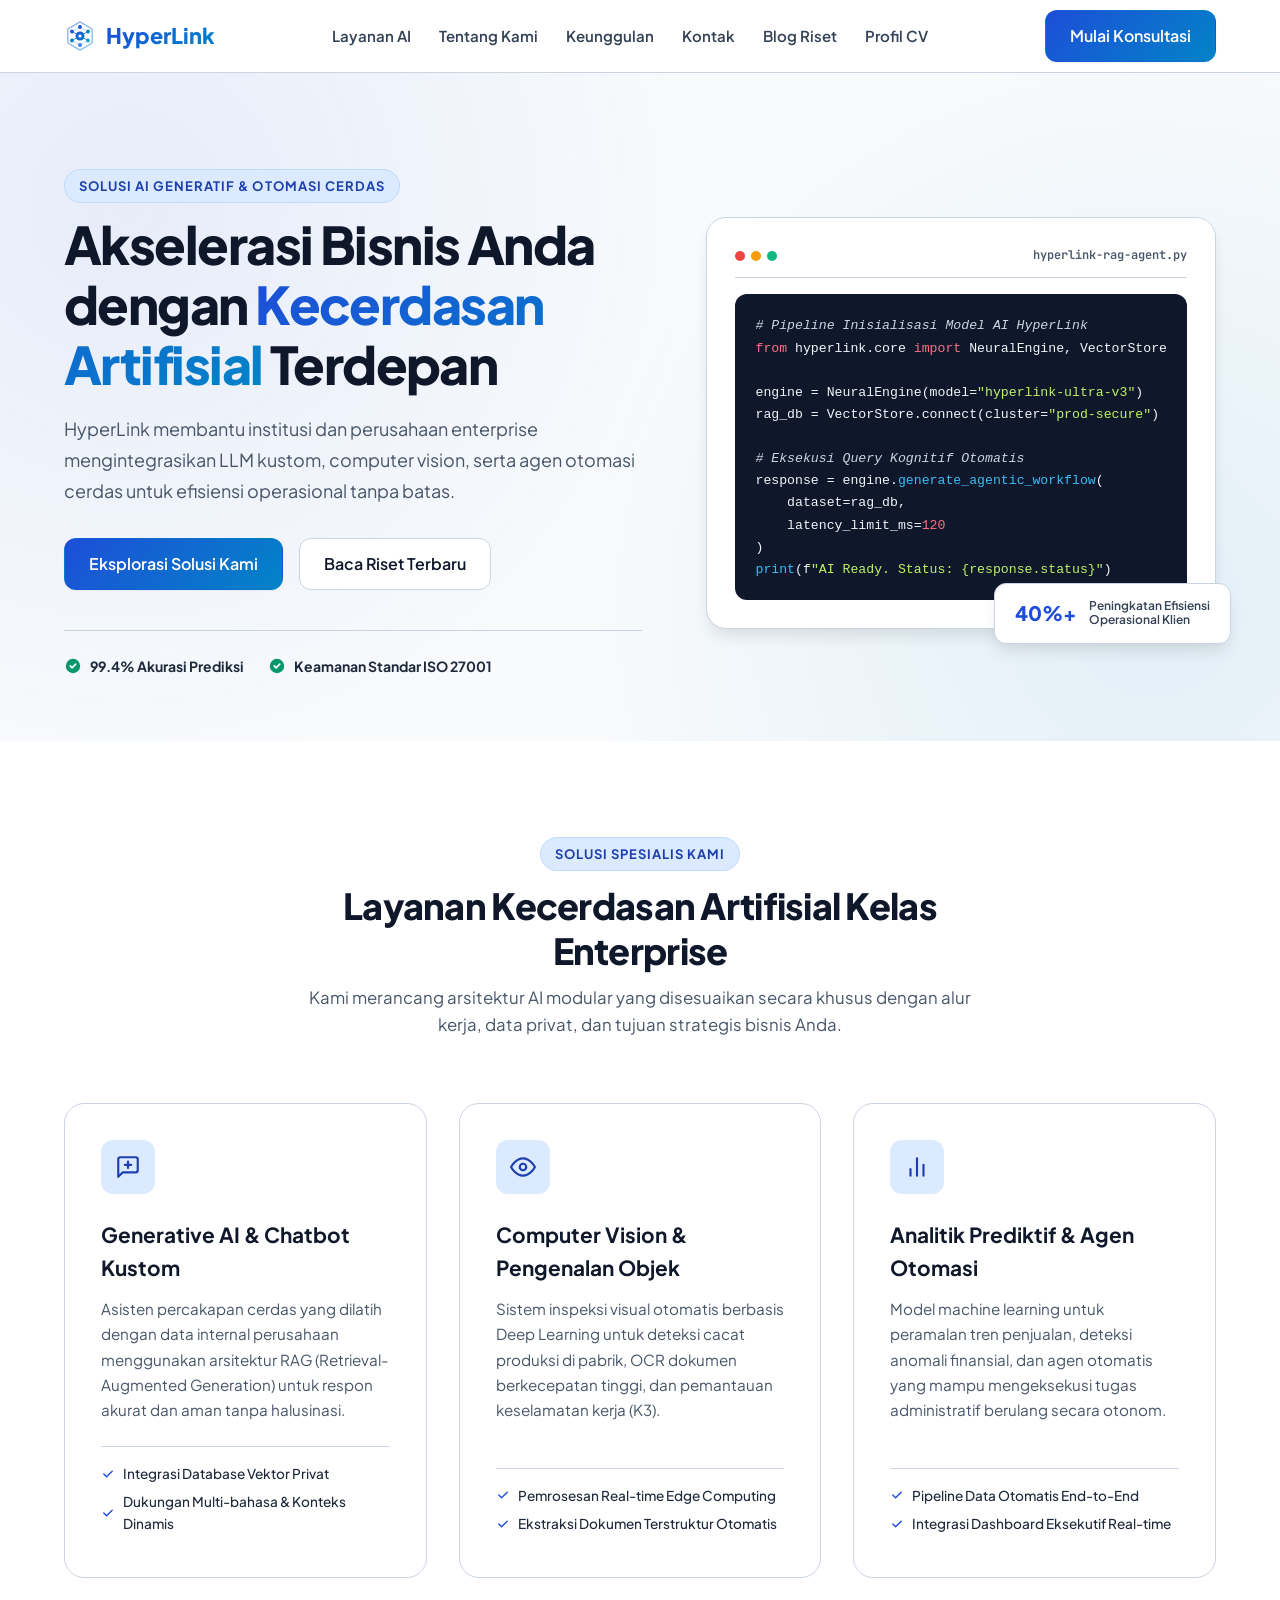
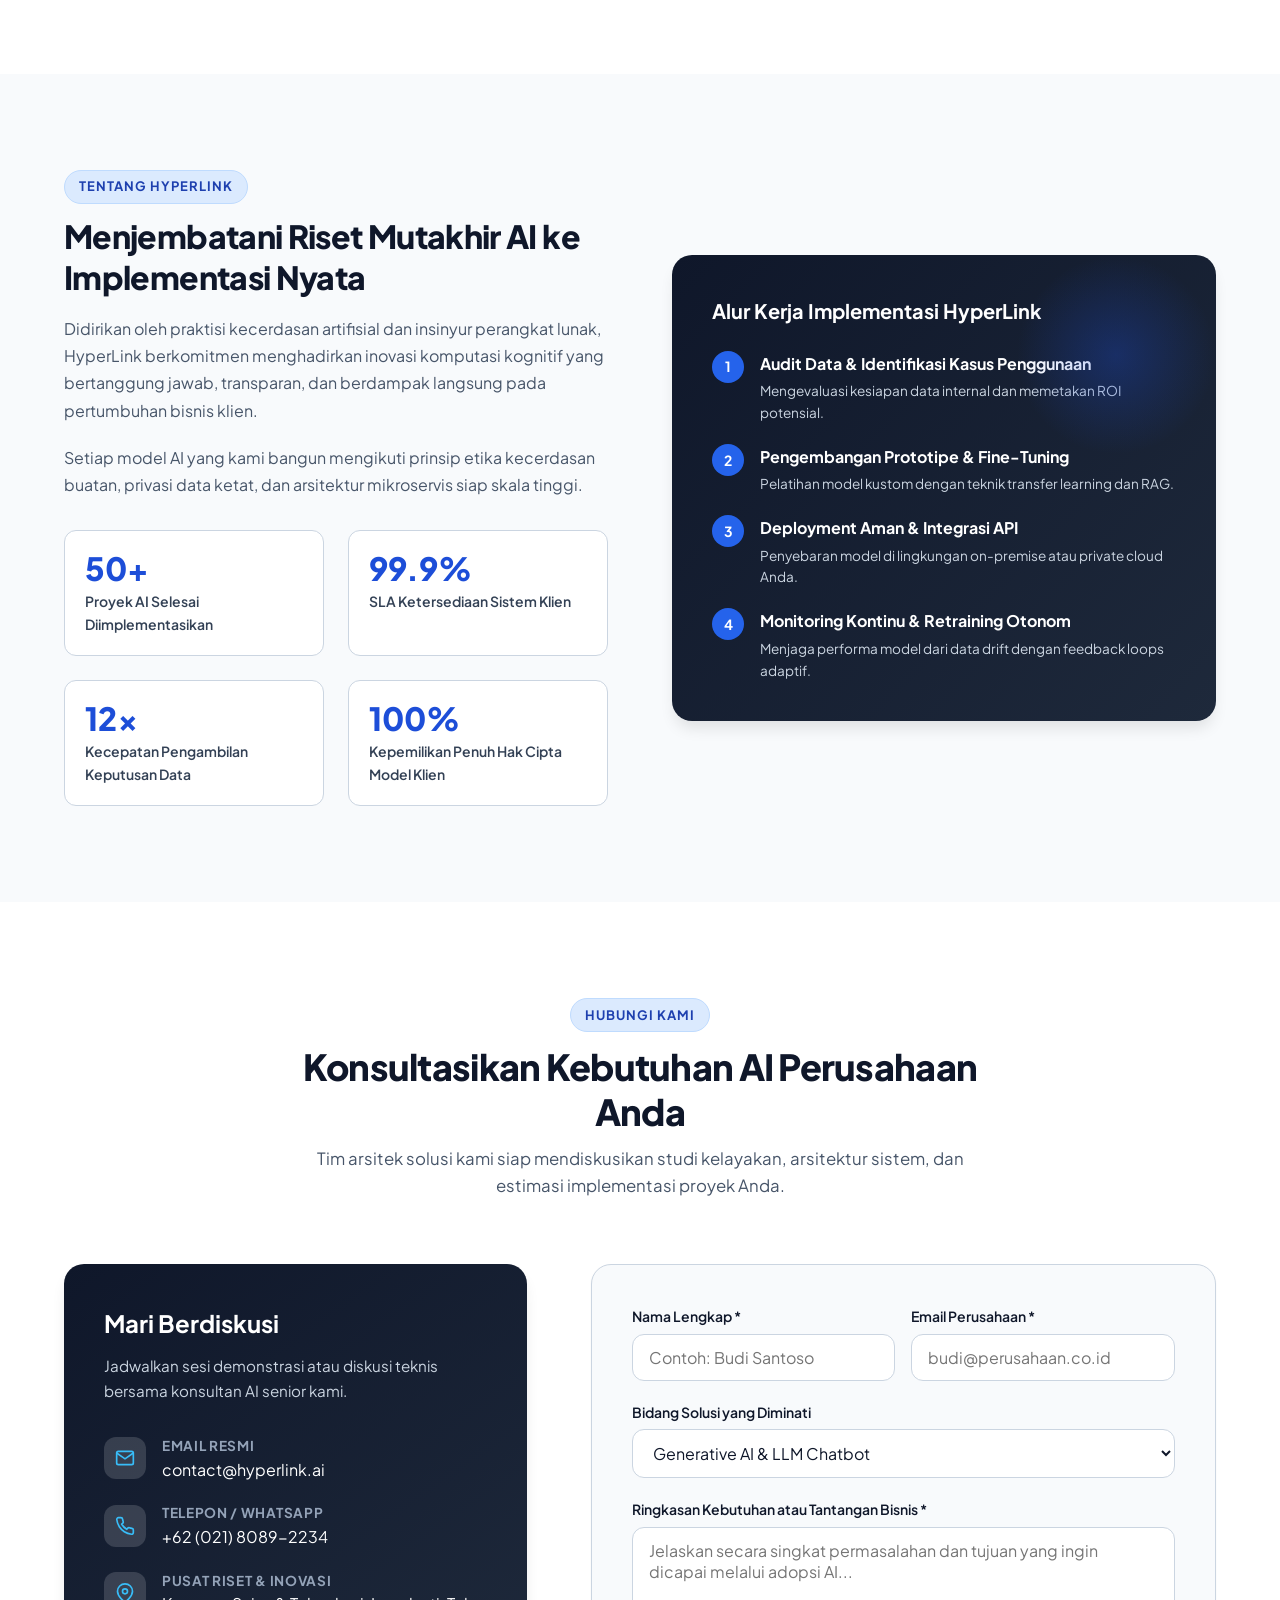
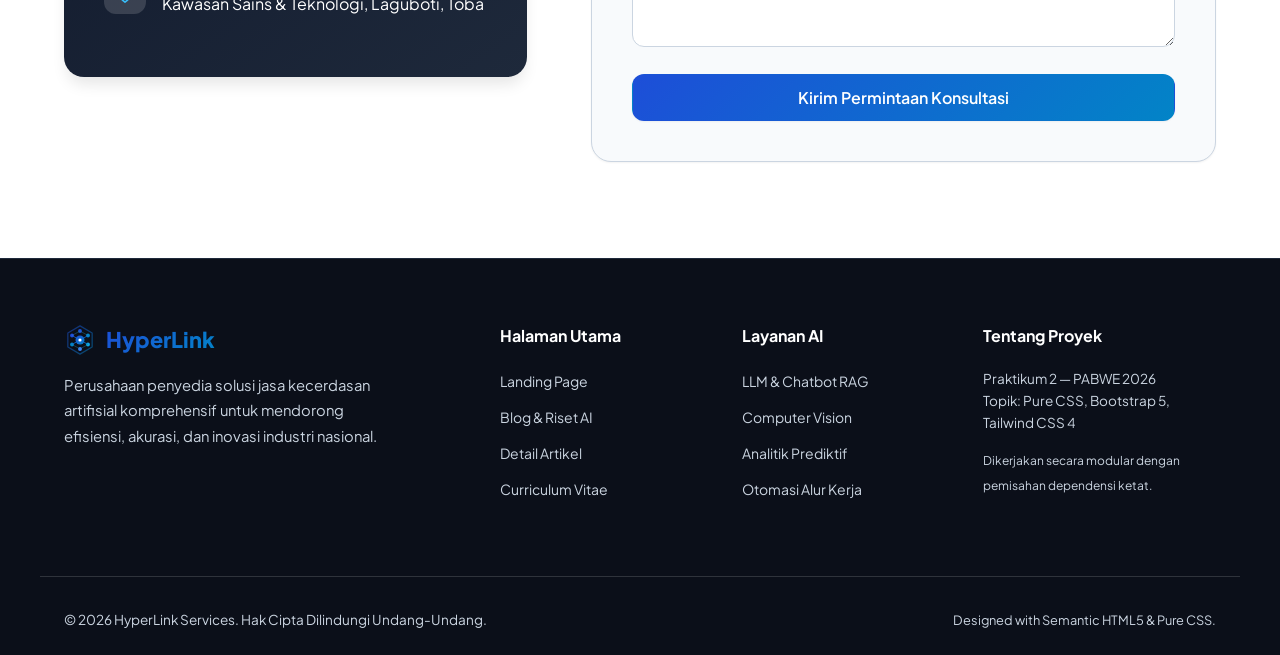
==== commit 2ba28b86: "gasgasgas" ====
--- a/index.html
+++ b/index.html
@@ -3,7 +3,7 @@
 <head>
   <meta charset="UTF-8">
   <meta name="viewport" content="width=device-width, initial-scale=1.0">
-  <title>NovaMind AI — Solusi Kecerdasan Artifisial & Otomasi Enterprise</title>
+  <title>HyperLink — Solusi Kecerdasan Artifisial & Otomasi Enterprise</title>
   
   <!-- Google Fonts: Plus Jakarta Sans & JetBrains Mono -->
   <link rel="preconnect" href="https://fonts.googleapis.com">
@@ -20,10 +20,10 @@
        ========================================== -->
   <header class="site-header">
     <div class="container navbar">
-      <!-- Brand Logo & Nama Perusahaan (Fix image-redundant-alt dengan alt="" aria-hidden="true") -->
-      <a href="index.html" class="brand-logo" aria-label="NovaMind AI Beranda">
+      <!-- Brand Logo (Perbaikan image-redundant-alt & Brand HyperLink) -->
+      <a href="index.html" class="brand-logo" aria-label="HyperLink Beranda">
         <img src="assets/img/logo.svg" alt="" width="32" height="32" aria-hidden="true">
-        <span>NovaMind AI</span>
+        <span>HyperLink</span>
       </a>
 
       <!-- Menu Navigasi Utama -->
@@ -33,7 +33,6 @@
           <li><a href="#tentang" class="nav-item">Tentang Kami</a></li>
           <li><a href="#keunggulan" class="nav-item">Keunggulan</a></li>
           <li><a href="#kontak" class="nav-item">Kontak</a></li>
-          <!-- Navigasi Lintas Halaman Sesuai Spesifikasi -->
           <li><a href="blog.html" class="nav-item">Blog Riset</a></li>
           <li><a href="cv.html" class="nav-item">Profil CV</a></li>
         </ul>
@@ -65,7 +64,7 @@
           <span class="section-badge">Solusi AI Generatif & Otomasi Cerdas</span>
           <h1 class="hero-title" id="heroHeadline">Akselerasi Bisnis Anda dengan <span class="gradient-text">Kecerdasan Artifisial</span> Terdepan</h1>
           <p class="hero-description">
-            NovaMind AI membantu institusi dan perusahaan enterprise mengintegrasikan LLM kustom, computer vision, serta agen otomasi cerdas untuk efisiensi operasional tanpa batas.
+            HyperLink membantu institusi dan perusahaan enterprise mengintegrasikan LLM kustom, computer vision, serta agen otomasi cerdas untuk efisiensi operasional tanpa batas.
           </p>
           <div class="hero-cta">
             <a href="#layanan" class="btn btn-primary">Eksplorasi Solusi Kami</a>
@@ -95,12 +94,12 @@
                 <span style="width: 10px; height: 10px; border-radius: 50%; background: #f59e0b; display: inline-block;"></span>
                 <span style="width: 10px; height: 10px; border-radius: 50%; background: #10b981; display: inline-block;"></span>
               </div>
-              <span style="font-size: 0.75rem; color: #475569; font-family: var(--font-family-mono); font-weight: 600;">novamind-rag-agent.py</span>
-            </div>
-            <pre class="ai-code-preview"><code><span class="code-comment"># Pipeline Inisialisasi Model AI Enterprise</span>
-<span class="code-keyword">from</span> novamind.core <span class="code-keyword">import</span> NeuralEngine, VectorStore
-
-engine = NeuralEngine(model=<span class="code-str">"novamind-ultra-v3"</span>)
+              <span style="font-size: 0.75rem; color: #475569; font-family: var(--font-family-mono); font-weight: 600;">hyperlink-rag-agent.py</span>
+            </div>
+            <pre class="ai-code-preview"><code><span class="code-comment"># Pipeline Inisialisasi Model AI HyperLink</span>
+<span class="code-keyword">from</span> hyperlink.core <span class="code-keyword">import</span> NeuralEngine, VectorStore
+
+engine = NeuralEngine(model=<span class="code-str">"hyperlink-ultra-v3"</span>)
 rag_db = VectorStore.connect(cluster=<span class="code-str">"prod-secure"</span>)
 
 <span class="code-comment"># Eksekusi Query Kognitif Otomatis</span>
@@ -205,14 +204,14 @@
       </div>
     </section>
 
-    <!-- 3. TENTANG KAMI & KEUNGGULAN (Heading order h2 -> h3) -->
+    <!-- 3. TENTANG KAMI & KEUNGGULAN (Heading Order h2 -> h3) -->
     <section class="about-section" id="tentang" aria-labelledby="aboutTitle">
       <div class="container about-grid">
         <div class="about-content">
-          <span class="section-badge">Tentang NovaMind AI</span>
+          <span class="section-badge">Tentang HyperLink</span>
           <h2 class="section-title" id="aboutTitle" style="text-align: left; font-size: 2rem; margin-bottom: 1rem;">Menjembatani Riset Mutakhir AI ke Implementasi Nyata</h2>
           <p>
-            Didirikan oleh praktisi kecerdasan artifisial dan insinyur perangkat lunak, NovaMind AI berkomitmen menghadirkan inovasi komputasi kognitif yang bertanggung jawab, transparan, dan berdampak langsung pada pertumbuhan bisnis klien.
+            Didirikan oleh praktisi kecerdasan artifisial dan insinyur perangkat lunak, HyperLink berkomitmen menghadirkan inovasi komputasi kognitif yang bertanggung jawab, transparan, dan berdampak langsung pada pertumbuhan bisnis klien.
           </p>
           <p>
             Setiap model AI yang kami bangun mengikuti prinsip etika kecerdasan buatan, privasi data ketat, dan arsitektur mikroservis siap skala tinggi.
@@ -240,7 +239,7 @@
 
         <div class="about-visual">
           <div class="visual-pattern"></div>
-          <h3 style="font-size: 1.25rem; font-weight: 700; margin-bottom: 1.5rem; color: #ffffff;">Alur Kerja Implementasi NovaMind</h3>
+          <h3 style="font-size: 1.25rem; font-weight: 700; margin-bottom: 1.5rem; color: #ffffff;">Alur Kerja Implementasi HyperLink</h3>
           <div class="pipeline-list">
             <div class="pipeline-step">
               <div class="step-num">1</div>
@@ -296,7 +295,7 @@
               </div>
               <div class="info-text">
                 <h3>Email Resmi</h3>
-                <p>contact@novamind.ai</p>
+                <p>contact@hyperlink.ai</p>
               </div>
             </div>
 
@@ -323,7 +322,7 @@
 
           <!-- Form Kontak -->
           <div class="contact-form-container">
-            <form action="#kontak" method="POST" onsubmit="event.preventDefault(); alert('Terima kasih! Pesan Anda telah diterima oleh tim konsultan NovaMind AI.');">
+            <form action="#kontak" method="POST" onsubmit="event.preventDefault(); alert('Terima kasih! Pesan Anda telah diterima oleh tim konsultan HyperLink.');">
               <div class="form-row">
                 <div class="form-group">
                   <label for="name" class="form-label">Nama Lengkap *</label>
@@ -360,22 +359,20 @@
   </main>
 
   <!-- ==========================================
-       FOOTER (Heading semantics & Kontras WCAG AA)
+       FOOTER
        ========================================== -->
   <footer class="site-footer">
     <div class="container footer-grid">
-      <!-- Kolom Brand -->
       <div class="footer-brand">
-        <a href="index.html" class="brand-logo" aria-label="NovaMind AI Beranda">
+        <a href="index.html" class="brand-logo" aria-label="HyperLink Beranda">
           <img src="assets/img/logo.svg" alt="" width="28" height="28" aria-hidden="true">
-          <span>NovaMind AI</span>
+          <span>HyperLink</span>
         </a>
         <p>
           Perusahaan penyedia solusi jasa kecerdasan artifisial komprehensif untuk mendorong efisiensi, akurasi, dan inovasi industri nasional.
         </p>
       </div>
 
-      <!-- Kolom Navigasi Cepat -->
       <div class="footer-col">
         <h2 class="footer-heading">Halaman Utama</h2>
         <ul class="footer-links">
@@ -386,7 +383,6 @@
         </ul>
       </div>
 
-      <!-- Kolom Solusi -->
       <div class="footer-col">
         <h2 class="footer-heading">Layanan AI</h2>
         <ul class="footer-links">
@@ -397,7 +393,6 @@
         </ul>
       </div>
 
-      <!-- Kolom Informasi Akademik -->
       <div class="footer-col">
         <h2 class="footer-heading">Tentang Proyek</h2>
         <p style="font-size: 0.85rem; line-height: 1.6; margin-bottom: 0.75rem; color: #cbd5e1;">
@@ -409,12 +404,11 @@
     </div>
 
     <div class="container footer-bottom">
-      <p>&copy; 2026 NovaMind AI Services. Hak Cipta Dilindungi Undang-Undang.</p>
+      <p>&copy; 2026 HyperLink Services. Hak Cipta Dilindungi Undang-Undang.</p>
       <p class="footer-bottom-note">Designed with Semantic HTML5 & Pure CSS.</p>
     </div>
   </footer>
 
-  <!-- Script Ringan Navigasi Mobile -->
   <script>
     const navBtn = document.getElementById('navToggleBtn');
     const navList = document.getElementById('primaryNav');
--- a/assets/css/style.css
+++ b/assets/css/style.css
@@ -1,5 +1,5 @@
 /* ==========================================================================
-   NovaMind AI - External Stylesheet (Pure CSS)
+   HyperLink - External Stylesheet (Pure CSS)
    File: assets/css/style.css
    Topik: Praktikum 2 PABWE 2026
    Deskripsi: Styling landing page murni tanpa framework (Zero Bootstrap/Tailwind)
@@ -11,7 +11,7 @@
   --color-primary: #1d4ed8;       /* Diperkuat ke blue-700 untuk kontras WCAG AA */
   --color-primary-dark: #1e40af;
   --color-primary-light: #3b82f6;
-  --color-accent: #0284c7;        /* Sky-600 untuk kontras lebih tajam */
+  --color-accent: #0284c7;        /* Sky-600 untuk kontras tajam */
   --color-accent-hover: #0369a1;
   
   --color-dark: #0f172a;
@@ -324,11 +324,11 @@
   gap: 0.5rem;
   font-size: 0.875rem;
   font-weight: 700;
-  color: #1e293b;                 /* Kontras tinggi */
+  color: #1e293b;
 }
 
 .trust-item svg {
-  color: #059669;                 /* Emerald-600 */
+  color: #059669;
   width: 18px;
   height: 18px;
 }
@@ -362,7 +362,7 @@
 .code-keyword { color: #fb7185; }
 .code-fn { color: #38bdf8; }
 .code-str { color: #bef264; }
-.code-comment { color: #cbd5e1; font-style: italic; } /* Diperbaiki dari #64748b ke #cbd5e1 (kontras 8.9:1) */
+.code-comment { color: #cbd5e1; font-style: italic; }
 
 .floating-badge {
   position: absolute;
@@ -584,7 +584,7 @@
 
 .step-info p {
   font-size: 0.85rem;
-  color: #cbd5e1;                 /* Diperbaiki dari #94a3b8 ke #cbd5e1 (kontras tinggi) */
+  color: #cbd5e1;
   margin: 0;
 }
 
@@ -615,7 +615,7 @@
 }
 
 .contact-info-card p {
-  color: #cbd5e1;                 /* Kontras tinggi pada background gelap */
+  color: #cbd5e1;
   font-size: 0.95rem;
   margin-bottom: 2rem;
 }
@@ -709,8 +709,8 @@
 
 /* 9. FOOTER DENGAN KONTRAS TINGGI */
 .site-footer {
-  background-color: #0b0f19;      /* Dark surface */
-  color: #cbd5e1;                 /* Slate-300: kontras 10.5:1 pada latar gelap */
+  background-color: #0b0f19;
+  color: #cbd5e1;
   padding-block: var(--spacing-xl) var(--spacing-md);
   border-top: 1px solid #1e293b;
 }
@@ -747,7 +747,7 @@
 
 .footer-links a {
   font-size: 0.875rem;
-  color: #cbd5e1;                 /* Diperbaiki dari #94a3b8 ke #cbd5e1 (kontras 10.5:1) */
+  color: #cbd5e1;
 }
 
 .footer-links a:hover {
@@ -767,7 +767,7 @@
 
 .footer-bottom-note {
   font-size: 0.8rem;
-  color: #cbd5e1;                 /* Diperbaiki dari #64748b ke #cbd5e1 */
+  color: #cbd5e1;
 }
 
 /* 10. RESPONSIVE MEDIA QUERIES */
